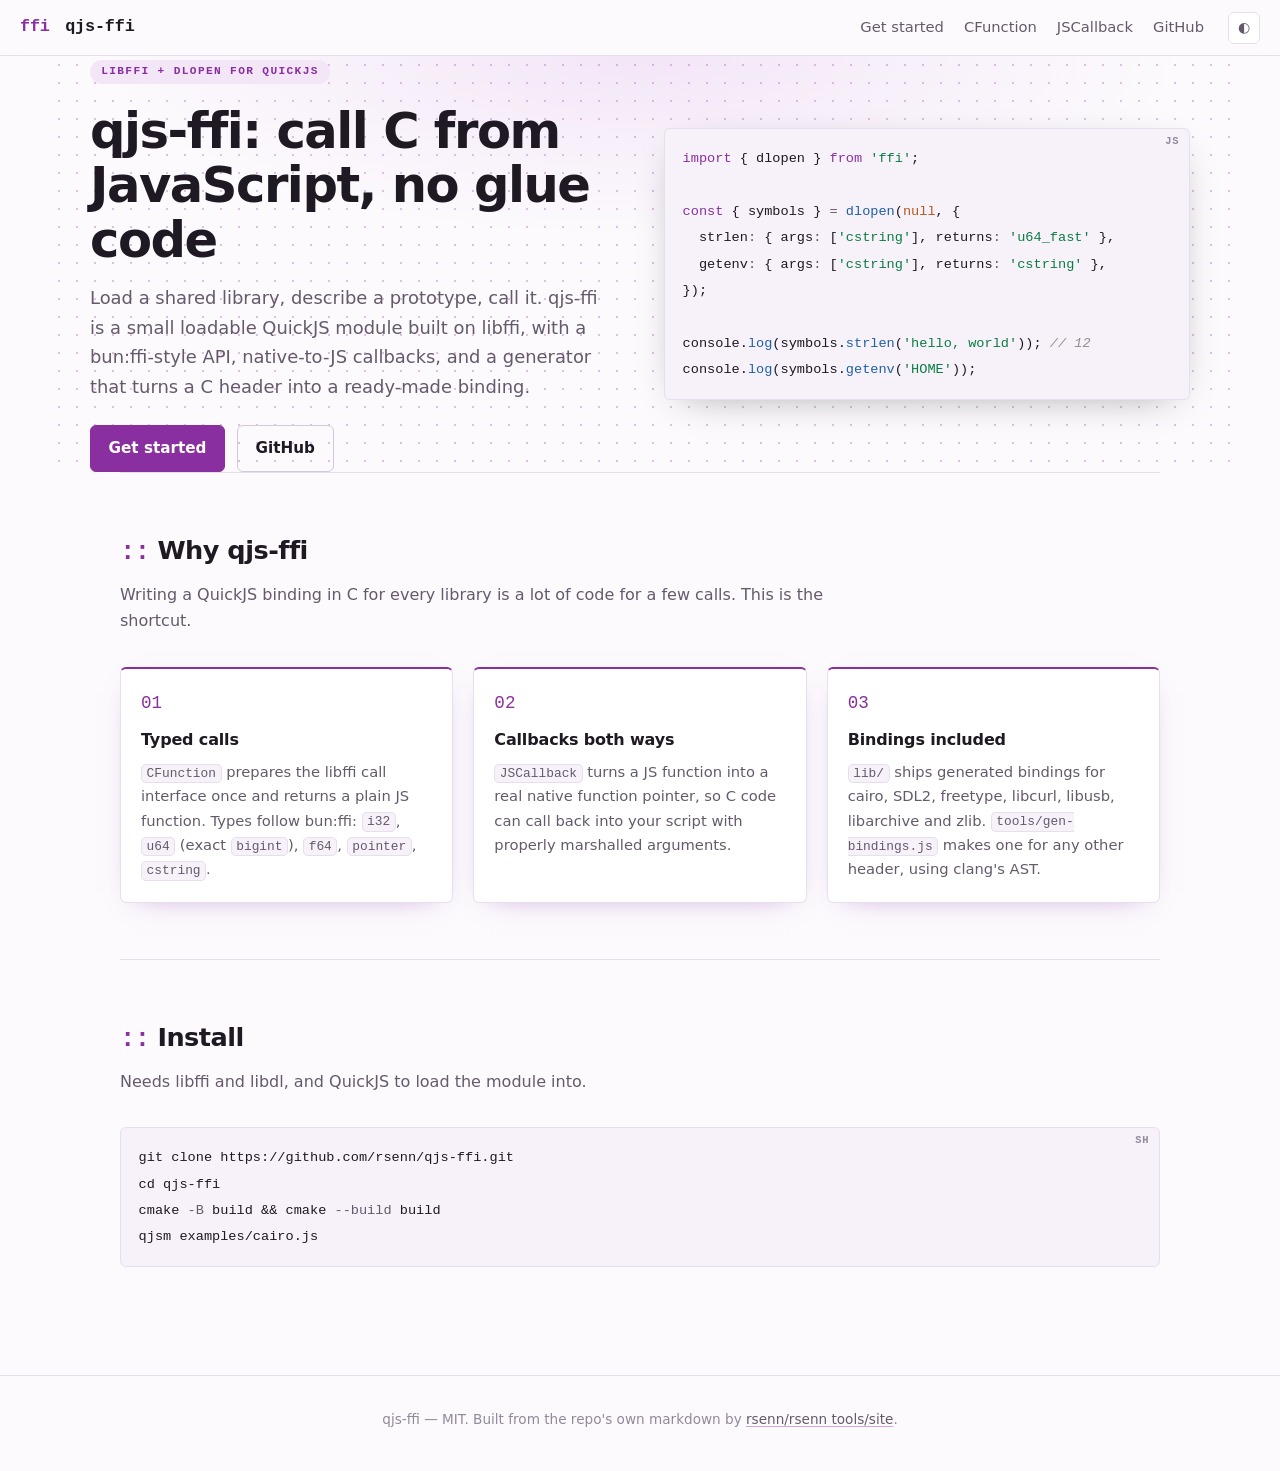
==== index.html @ f6e9a11d "Sync qjs-ffi site Built from qjs-ffi@79927b8 (main) with rsenn/rsenn@fe91f7c+dirty." ====
<!doctype html>
<html lang="en">
<head>
<meta charset="utf-8">
<meta name="viewport" content="width=device-width, initial-scale=1">
<title>qjs-ffi — Call any C library from QuickJS</title>
<meta name="description" content="qjs-ffi — Call any C library from QuickJS. libffi and dlopen as a loadable QuickJS module: define C prototypes, call functions, pass callbacks, plus ready-made bindings for cairo, SDL2, freetype, libcurl and more.">
<link rel="stylesheet" href="assets/base.css">
<link rel="stylesheet" href="assets/theme.css">
<link rel="icon" href="assets/favicon.svg" type="image/svg+xml">
<script>try{var t=localStorage.getItem('theme');if(t)document.documentElement.dataset.theme=t}catch(e){}</script>
</head>
<body class="landing" data-site="qjs-ffi" data-root="">
<header class="topbar">
  <a class="brand" href="index.html"><span class="mark">ffi</span> <span class="brand-name">qjs-ffi</span></a>
  <nav class="topnav">
    <a href="getting-started.html">Get started</a>
    <a href="docs/c-function.html">CFunction</a>
    <a href="docs/js-callback.html">JSCallback</a>
    <a href="https://github.com/rsenn/qjs-ffi" target="_blank" rel="noopener">GitHub</a>
  </nav>
  <button class="themetoggle" type="button" aria-label="Toggle colour scheme">◐</button>
</header>
<section class="hero">
  <div>
    <span class="eyebrow">libffi + dlopen for QuickJS</span>
    <h1>qjs-ffi: call C from JavaScript, no glue code</h1>
    <p class="lede">Load a shared library, describe a prototype, call it. qjs-ffi is a small loadable QuickJS module built on libffi, with a bun:ffi-style API, native-to-JS callbacks, and a generator that turns a C header into a ready-made binding.</p>
    <div class="cta">
      <a class="btn primary" href="getting-started.html">Get started</a>
      <a class="btn" href="https://github.com/rsenn/qjs-ffi" target="_blank" rel="noopener">GitHub</a>
    </div>
  </div>
  <div class="codeblock" data-lang="js"><pre><code class="language-js"><span class="t-kw">import</span> { <span class="t-id">dlopen</span> } <span class="t-kw">from</span> <span class="t-str">'ffi'</span>;

<span class="t-kw">const</span> { <span class="t-id">symbols</span> } <span class="t-op">=</span> <span class="t-fn">dlopen</span>(<span class="t-atom">null</span>, {
  <span class="t-id">strlen</span><span class="t-op">:</span> { <span class="t-id">args</span><span class="t-op">:</span> [<span class="t-str">'cstring'</span>], <span class="t-id">returns</span><span class="t-op">:</span> <span class="t-str">'u64_fast'</span> },
  <span class="t-id">getenv</span><span class="t-op">:</span> { <span class="t-id">args</span><span class="t-op">:</span> [<span class="t-str">'cstring'</span>], <span class="t-id">returns</span><span class="t-op">:</span> <span class="t-str">'cstring'</span> },
});

<span class="t-id">console</span>.<span class="t-fn">log</span>(<span class="t-id">symbols</span>.<span class="t-fn">strlen</span>(<span class="t-str">'hello, world'</span>)); <span class="t-cm">// 12</span>
<span class="t-id">console</span>.<span class="t-fn">log</span>(<span class="t-id">symbols</span>.<span class="t-fn">getenv</span>(<span class="t-str">'HOME'</span>));</code></pre></div>
</section>

<main>
  <section class="section">
    <h2>Why qjs-ffi</h2>
    <p class="sub">Writing a QuickJS binding in C for every library is a lot of code for a few calls. This is the shortcut.</p>
    <div class="grid">
      <article class="card"><span class="ico">01</span><h3>Typed calls</h3><p><code>CFunction</code> prepares the libffi call interface once and returns a plain JS function. Types follow bun:ffi: <code>i32</code>, <code>u64</code> (exact <code>bigint</code>), <code>f64</code>, <code>pointer</code>, <code>cstring</code>.</p></article>
      <article class="card"><span class="ico">02</span><h3>Callbacks both ways</h3><p><code>JSCallback</code> turns a JS function into a real native function pointer, so C code can call back into your script with properly marshalled arguments.</p></article>
      <article class="card"><span class="ico">03</span><h3>Bindings included</h3><p><code>lib/</code> ships generated bindings for cairo, SDL2, freetype, libcurl, libusb, libarchive and zlib. <code>tools/gen-bindings.js</code> makes one for any other header, using clang's AST.</p></article>
    </div>
  </section>

  <section class="section">
    <h2>Install</h2>
    <p class="sub">Needs libffi and libdl, and QuickJS to load the module into.</p>
    <div class="codeblock" data-lang="sh"><pre><code class="language-sh"><span class="t-id">git</span> <span class="t-id">clone</span> <span class="t-id">https</span>://<span class="t-id">github.com</span>/<span class="t-id">rsenn</span>/<span class="t-id">qjs-ffi.git</span>
<span class="t-id">cd</span> <span class="t-id">qjs-ffi</span>
<span class="t-id">cmake</span> <span class="t-op">-B</span> <span class="t-id">build</span> &amp;&amp; <span class="t-id">cmake</span> <span class="t-op">--build</span> <span class="t-id">build</span>
<span class="t-id">qjsm</span> <span class="t-id">examples</span>/<span class="t-id">cairo.js</span></code></pre></div>
  </section>
</main>

<footer class="sitefoot">
  <p>qjs-ffi — MIT. Built from the repo's own markdown by
     <a href="https://github.com/rsenn/rsenn/tree/main/tools/site">rsenn/rsenn tools/site</a>.</p>
</footer>
<script>
document.querySelector('.themetoggle').addEventListener('click', function () {
  var d = document.documentElement;
  var dark = d.dataset.theme ? d.dataset.theme === 'dark'
    : matchMedia('(prefers-color-scheme: dark)').matches;
  d.dataset.theme = dark ? 'light' : 'dark';
  try { localStorage.setItem('theme', d.dataset.theme); } catch (e) {}
});
</script>
</body>
</html>
---- assets/base.css ----
/* rsenn project sites — base stylesheet, shared by every site.
 *
 * Design contract (see tools/site/README.md, "Theming"):
 *   - Every colour, font and shape is a custom property on :root, defined ONCE
 *     with light-dark(light, dark). color-scheme follows the OS, and the header
 *     toggle pins it through [data-theme]. A site's theme.css therefore
 *     overrides a token in one place instead of three.
 *   - theme.css is loaded after this file and may also add rules; the hooks it
 *     is expected to use are listed in the "imprint hooks" block below.
 *   - Markup vocabulary: shell/doc pages (.topbar .layout .sidebar .doc .toc),
 *     landing pages (.hero .section .cards .grid .split .checks .note, plus the
 *     centred variant .hero-center with .badges/.promise/.demo/.start), and the
 *     playground (.play*). Both landing vocabularies are supported.
 */

:root {
  color-scheme: light dark;

  --bg:          light-dark(#fbfbfa, #14161a);
  --bg-raised:   light-dark(#ffffff, #1a1d22);
  --bg-sunken:   light-dark(#f2f2f0, #101216);
  --bg-code:     light-dark(#f6f6f4, #1a1d22);
  --fg:          light-dark(#1b1c1a, #e6e8e3);
  --fg-muted:    light-dark(#5e625c, #9aa0a6);
  --fg-faint:    light-dark(#8c918a, #6d747b);
  --line:        light-dark(#e2e3df, #272b31);
  --line-strong: light-dark(#cdcfc9, #3a3f47);

  --accent:      light-dark(#0b7c72, #3fd0bd);
  --accent-fg:   light-dark(#ffffff, #0d1114);
  --accent-soft: light-dark(#e2f2f0, #17302f);

  /* syntax colours: t-kw t-str t-num t-cm t-fn t-type t-atom t-op t-var t-pre */
  --t-kw:   light-dark(#8a3ba8, #c792ea);
  --t-str:  light-dark(#0a7d43, #9ad48a);
  --t-num:  light-dark(#b5581a, #f0a05a);
  --t-cm:   light-dark(#8c918a, #6d747b);
  --t-fn:   light-dark(#1c5fbe, #82aaff);
  --t-type: var(--accent);
  --t-atom: var(--t-num);
  --t-op:   var(--fg-muted);
  --t-var:  var(--t-num);
  --t-pre:  var(--t-kw);

  /* terminal panes (playground output) */
  --term-bg: light-dark(#16151a, #0d0d11);
  --term-fg: #e6e4de;
  --ok:  #7fd18a;
  --bad: #e08a8a;

  /* type and shape */
  --mono: ui-monospace, "SF Mono", "JetBrains Mono", "Fira Code", Menlo, Consolas, monospace;
  --sans: system-ui, -apple-system, "Segoe UI", Inter, Roboto, "Helvetica Neue", sans-serif;
  --font-display: var(--sans);   /* h1/h2 of docs and landing */
  --font-brand: var(--mono);     /* topbar brand and hero title */
  --heading-tracking: -0.015em;
  --radius: 8px;
  --w-side: 15rem;
  --w-toc: 13rem;
  --wide: 1180px;

  /* imprint hooks: decoration a theme can switch on without touching rules */
  --hero-bg: none;               /* any CSS background, e.g. a gradient/pattern */
  --hero-fg: var(--fg);
  --topbar-bg: color-mix(in srgb, var(--bg) 85%, transparent);
  --mark-bg: transparent;        /* brand mark chip */
  --mark-fg: var(--accent);
  --mark-pad: 0;
  --card-bg: var(--bg-raised);
  --card-shadow: none;
  --h2-rule: 1px solid var(--line);
  --logo-h: 1.7rem;              /* height of the header logo (config.art.logo) */
  --wallpaper-opacity: 0.35;     /* live background (config.art.wallpaper) */
  --wallpaper-veil: 78%;         /* how opaque the reading column is over it */
}

:root[data-theme="light"] { color-scheme: light; }
:root[data-theme="dark"]  { color-scheme: dark; }

/* legacy aliases: hand-written landing/play markup predates the token rename */
:root {
  --bg-soft: var(--bg-sunken);
  --fg-soft: var(--fg-muted);
}

*, *::before, *::after { box-sizing: border-box; }

html { scroll-behavior: smooth; scroll-padding-top: 5rem; }

body {
  margin: 0;
  background: var(--bg);
  color: var(--fg);
  font: 16px/1.65 var(--sans);
  -webkit-text-size-adjust: 100%;
}

a { color: var(--accent); text-decoration-color: color-mix(in srgb, var(--accent) 40%, transparent); text-underline-offset: 2px; }
a:hover { text-decoration-color: currentColor; }

/* ------------------------------------------------------------------ topbar */

.topbar {
  position: sticky;
  top: 0;
  z-index: 20;
  display: flex;
  align-items: center;
  gap: 1.5rem;
  padding: 0 1.25rem;
  height: 3.5rem;
  background: var(--topbar-bg);
  backdrop-filter: blur(10px);
  border-bottom: 1px solid var(--line);
}

.brand {
  font: 600 1.05rem/1 var(--font-brand);
  color: var(--fg);
  text-decoration: none;
  letter-spacing: -0.01em;
  white-space: nowrap;
}
.brand .mark {
  display: inline-block;
  color: var(--mark-fg);
  background: var(--mark-bg);
  border-radius: 5px;
  padding: var(--mark-pad);
  margin-right: 0.35rem;
}

.topnav { display: flex; gap: 1.25rem; flex-wrap: wrap; margin-left: auto; font-size: 0.92rem; }
.topnav a { color: var(--fg-muted); text-decoration: none; }
.topnav a:hover { color: var(--accent); }

.brand .logo { display: inline-flex; height: var(--logo-h); margin-right: 0.5rem; vertical-align: middle; }
.brand .logo svg, .brand .logo img { height: 100%; width: auto; }

/* ---------------------------------------------------------- live wallpaper */
/* The svg is inlined so its shapes can use var(--accent) etc. It sits behind
   everything; the page background moves from body to html to stay visible. */

.wallpaper { position: fixed; inset: 0; z-index: -1; pointer-events: none; overflow: hidden; opacity: var(--wallpaper-opacity); }
.wallpaper svg { display: block; width: 100%; height: 100%; }
html:has(.wallpaper) { background: var(--bg); }
body:has(.wallpaper) { background: transparent; }
.wallpaper ~ .layout .doc {
  background: color-mix(in srgb, var(--bg) var(--wallpaper-veil), transparent);
  border-radius: var(--radius);
  padding: 0.25rem 1.25rem 1rem;
}

/* ------------------------------------------------------------------ search */

.search { position: relative; width: 16rem; max-width: 30vw; }
.search input {
  width: 100%;
  font: 0.88rem/1 var(--sans);
  color: var(--fg);
  background: var(--bg-sunken);
  border: 1px solid var(--line);
  border-radius: var(--radius);
  padding: 0.45rem 0.7rem;
}
.search input:focus { outline: none; border-color: var(--accent); }
.search input::-webkit-search-cancel-button { cursor: pointer; }

.search-results {
  position: absolute;
  top: calc(100% + 0.4rem);
  left: 0;
  width: max(100%, 22rem);
  max-height: 60vh;
  overflow-y: auto;
  background: var(--bg-raised);
  border: 1px solid var(--line-strong);
  border-radius: var(--radius);
  box-shadow: 0 12px 32px -12px rgba(0, 0, 0, 0.35);
  z-index: 30;
}
.search-results a {
  display: flex;
  flex-direction: column;
  gap: 0.1rem;
  padding: 0.5rem 0.8rem;
  text-decoration: none;
  border-bottom: 1px solid var(--line);
}
.search-results a:last-child { border-bottom: 0; }
.search-results a:hover, .search-results a.active { background: var(--bg-sunken); }
.search-results .sr-title { color: var(--fg); font: 600 0.88rem/1.3 var(--mono); }
.search-results .sr-meta { color: var(--fg-faint); font-size: 0.76rem; }

.themetoggle {
  border: 1px solid var(--line);
  background: var(--bg-raised);
  color: var(--fg-muted);
  border-radius: var(--radius);
  width: 2rem;
  height: 2rem;
  font-size: 0.9rem;
  cursor: pointer;
  line-height: 1;
}
.themetoggle:hover { color: var(--fg); border-color: var(--line-strong); }

/* ------------------------------------------------------------------ layout */

.layout {
  display: grid;
  grid-template-columns: var(--w-side) minmax(0, 1fr) var(--w-toc);
  gap: 2.5rem;
  max-width: 84rem;
  margin: 0 auto;
  padding: 2rem 1.5rem 4rem;
  align-items: start;
}

.sidebar, .toc {
  position: sticky;
  top: 4.5rem;
  max-height: calc(100vh - 6rem);
  overflow-y: auto;
  font-size: 0.88rem;
}

.navgroup { margin-bottom: 1.5rem; }
.navgroup h3, .toc h3 {
  margin: 0 0 0.5rem;
  font: 600 0.72rem/1 var(--sans);
  letter-spacing: 0.09em;
  text-transform: uppercase;
  color: var(--fg-faint);
}
.navgroup ul, .toc ul { list-style: none; margin: 0; padding: 0; }
.navgroup li a {
  display: block;
  padding: 0.22rem 0.6rem;
  margin-left: -0.6rem;
  border-radius: 6px;
  color: var(--fg-muted);
  text-decoration: none;
}
.navgroup li a:hover { background: var(--bg-sunken); color: var(--fg); }
.navgroup li a.here { background: var(--accent-soft); color: var(--accent); font-weight: 600; }

.toc li a { display: block; padding: 0.16rem 0; color: var(--fg-muted); text-decoration: none; }
.toc li a:hover { color: var(--accent); }
.toc li.lvl3 a { padding-left: 0.9rem; font-size: 0.84rem; }

.doc { min-width: 0; }

/* -------------------------------------------------------------- typography */

.doc h1, .doc h2, .doc h3, .doc h4, .doc h5, .doc h6 {
  font-family: var(--font-display);
  line-height: 1.25;
  letter-spacing: var(--heading-tracking);
  scroll-margin-top: 5rem;
  position: relative;
}
.doc h1 { font-size: 2.1rem; margin: 0 0 1.5rem; }
.doc h2 { font-size: 1.45rem; margin: 3rem 0 1rem; padding-top: 1.5rem; border-top: var(--h2-rule); }
.doc h3 { font-size: 1.12rem; margin: 2rem 0 0.75rem; }
.doc h4 { font-size: 1rem; margin: 1.5rem 0 0.5rem; color: var(--fg-muted); }

.doc h1 code, .doc h2 code, .doc h3 code, .doc h4 code {
  font-size: 0.92em;
  background: none;
  padding: 0;
  border: 0;
  color: inherit;
}

.anchor {
  position: absolute;
  left: -1.1rem;
  color: var(--fg-faint);
  text-decoration: none;
  opacity: 0;
  font-weight: 400;
}
h1:hover > .anchor, h2:hover > .anchor, h3:hover > .anchor, h4:hover > .anchor, .anchor:focus { opacity: 1; }

.doc p, .doc li { overflow-wrap: break-word; }
.doc ul, .doc ol { padding-left: 1.35rem; }
.doc li { margin: 0.3rem 0; }
.doc li > ul, .doc li > ol { margin: 0.3rem 0; }
.doc hr { border: 0; border-top: 1px solid var(--line); margin: 2.5rem 0; }
.doc blockquote { margin: 1rem 0; padding-left: 1rem; border-left: 3px solid var(--line); color: var(--fg-muted); }

/* -------------------------------------------------------------------- code */

code, pre, kbd { font-family: var(--mono); }

code {
  font-size: 0.875em;
  background: var(--bg-code);
  border: 1px solid var(--line);
  border-radius: 5px;
  padding: 0.1em 0.35em;
}

pre {
  background: var(--bg-code);
  border: 1px solid var(--line);
  border-radius: var(--radius);
  padding: 1rem 1.1rem;
  overflow-x: auto;
  margin: 1.25rem 0;
}
pre code { background: none; border: 0; padding: 0; font-size: 0.85rem; line-height: 1.6; }

.codeblock {
  position: relative;
  margin: 1.25rem 0;
  background: var(--bg-code);
  border: 1px solid var(--line);
  border-radius: var(--radius);
  overflow: hidden;
}
.codeblock[data-lang]::after {
  content: attr(data-lang);
  position: absolute;
  top: 0.45rem;
  right: 0.6rem;
  font: 600 0.65rem/1 var(--mono);
  letter-spacing: 0.08em;
  text-transform: uppercase;
  color: var(--fg-faint);
}
.codeblock pre { margin: 0; padding: 1rem 1.1rem; overflow-x: auto; border: 0; border-radius: 0; background: none; }
.codeblock code { background: none; border: 0; padding: 0; font-size: 0.85rem; line-height: 1.6; color: var(--fg); }

.t-kw, .t-keyword { color: var(--t-kw); }
.t-str, .t-string { color: var(--t-str); }
.t-num, .t-number { color: var(--t-num); }
.t-cm, .t-comment { color: var(--t-cm); font-style: italic; }
.t-fn, .t-builtin { color: var(--t-fn); }
.t-type { color: var(--t-type); }
.t-atom { color: var(--t-atom); }
.t-op { color: var(--t-op); }
.t-var { color: var(--t-var); }
.t-pre, .t-preproc { color: var(--t-pre); }
.t-prop, .t-id { color: inherit; }

/* ------------------------------------------------------------------ tables */

.tablewrap { overflow-x: auto; margin: 1.25rem 0; border: 1px solid var(--line); border-radius: var(--radius); }
table { border-collapse: collapse; width: 100%; font-size: 0.9rem; }
th, td { text-align: left; padding: 0.55rem 0.9rem; border-bottom: 1px solid var(--line); vertical-align: top; }
thead th { background: var(--bg-sunken); font-weight: 600; white-space: nowrap; }
tbody tr:last-child td { border-bottom: 0; }
td code { white-space: nowrap; }

/* member-table anchors: one per documented function/property/constant */
td:has(> .member-anchor) { position: relative; }
.member-anchor {
  margin-left: 0.4rem;
  color: var(--fg-faint);
  text-decoration: none;
  opacity: 0;
  font-weight: 400;
}
tr:hover .member-anchor, td:has(> .member-anchor):hover .member-anchor { opacity: 1; }
td code:target { background: var(--accent-soft); border-color: var(--accent); }

.editlink { margin-top: 3rem; padding-top: 1.25rem; border-top: 1px solid var(--line); font-size: 0.88rem; }
.editlink a { color: var(--fg-muted); text-decoration: none; }
.editlink a:hover { color: var(--accent); }

/* ----------------------------------------------------------------- landing */

.landing main, .landing > section { max-width: 68rem; margin: 0 auto; padding: 0 1.5rem; }
.landing > section { max-width: var(--wide); padding: 0 clamp(1rem, 4vw, 2.5rem); }
.landing h2 { font-family: var(--font-display); }

.hero {
  padding: 4.5rem 0 3.5rem;
  display: grid;
  grid-template-columns: minmax(0, 1fr) minmax(0, 1fr);
  gap: 3rem;
  align-items: center;
  background: var(--hero-bg);
  color: var(--hero-fg);
}
.hero h1 {
  font: 700 clamp(2.2rem, 5vw, 3.1rem)/1.1 var(--font-display);
  letter-spacing: -0.03em;
  margin: 0 0 1rem;
}
.hero .lede { font-size: 1.12rem; color: var(--fg-muted); margin: 0 0 1.5rem; max-width: 34rem; }
.hero .codeblock { margin: 0; box-shadow: 0 10px 40px -20px rgba(0, 0, 0, 0.45); }

/* centred hero: a title over a tagline, no sample beside it */
.hero.hero-center { display: block; text-align: center; padding-top: clamp(2.5rem, 7vw, 5rem); }
.hero-center h1 { font: 700 clamp(3rem, 9vw, 5.5rem)/1 var(--font-brand); letter-spacing: -0.045em; }
.tagline { max-width: 46rem; margin: 0 auto; font-size: clamp(1.05rem, 2.2vw, 1.3rem); color: var(--fg-muted); }
.hero-center .cta { justify-content: center; margin: 2rem 0 1.5rem; }

.eyebrow {
  display: inline-block;
  font: 600 0.7rem/1 var(--mono);
  letter-spacing: 0.12em;
  text-transform: uppercase;
  color: var(--accent);
  background: var(--accent-soft);
  border-radius: 999px;
  padding: 0.4rem 0.7rem;
  margin-bottom: 1.25rem;
}

.cta { display: flex; flex-wrap: wrap; gap: 0.75rem; }
.btn {
  display: inline-block;
  padding: 0.6rem 1.1rem;
  border-radius: var(--radius);
  font-size: 0.95rem;
  font-weight: 600;
  text-decoration: none;
  border: 1px solid var(--line-strong);
  color: var(--fg);
}
.btn:hover { border-color: var(--accent); color: var(--accent); }
.btn.primary { background: var(--accent); border-color: var(--accent); color: var(--accent-fg); }
.btn.primary:hover { color: var(--accent-fg); filter: brightness(1.08); }
.btn.ghost { background: none; }

.badges {
  list-style: none;
  display: flex;
  flex-wrap: wrap;
  gap: 0.5rem 2rem;
  justify-content: center;
  padding: 0;
  margin: 0 0 1rem;
  color: var(--fg-faint);
  font-size: 0.9rem;
}
.badges b { color: var(--fg); font-family: var(--mono); }

.section { padding: 3.5rem 0; border-top: 1px solid var(--line); }
.section > h2 { font-size: 1.6rem; letter-spacing: -0.02em; margin: 0 0 0.5rem; }
.section > .sub { color: var(--fg-muted); margin: 0 0 2rem; max-width: 44rem; }

/* section-per-block landing (centred variant): rule + heading + prose */
.landing > section:not(.hero) h2 { font-size: clamp(1.4rem, 3vw, 1.9rem); letter-spacing: -0.02em; margin: 3.5rem 0 1.5rem; }
.promise, .status { border-top: 1px solid var(--line); padding-top: 0.5rem; }
.promise p, .status p, .demo p, .start p { max-width: 46rem; color: var(--fg-muted); }
.promise b, .status b { color: var(--fg); }
.sample { margin: 0 0 1.2rem; }

.grid, .cards { display: grid; gap: 1.25rem; grid-template-columns: repeat(auto-fit, minmax(15rem, 1fr)); }
.cards { grid-template-columns: repeat(auto-fit, minmax(17rem, 1fr)); }
.card {
  background: var(--card-bg);
  border: 1px solid var(--line);
  border-radius: var(--radius);
  box-shadow: var(--card-shadow);
  padding: 1.25rem;
}
.card h3 { margin: 0 0 0.4rem; font-size: 1rem; letter-spacing: -0.01em; }
.card p { margin: 0; color: var(--fg-muted); font-size: 0.92rem; }
.cards .card p { margin: 0 0 0.8rem; }
.card .more { font-size: 0.9rem; font-weight: 600; }
.card .ico { display: block; font-size: 1.1rem; margin-bottom: 0.6rem; color: var(--accent); font-family: var(--mono); }

.split { display: grid; grid-template-columns: repeat(auto-fit, minmax(20rem, 1fr)); gap: 2rem; }
.split h3 { margin: 0 0 0.5rem; font-size: 1.05rem; }
.split p { color: var(--fg-muted); margin: 0 0 1rem; }

.checks { list-style: none; padding: 0; margin: 0; }
.checks li { padding-left: 1.5rem; position: relative; margin: 0.5rem 0; color: var(--fg-muted); }
.checks li::before { content: "→"; position: absolute; left: 0; color: var(--accent); font-family: var(--mono); }
.checks strong { color: var(--fg); font-weight: 600; }

.note {
  border: 1px solid var(--line);
  border-left: 3px solid var(--accent);
  background: var(--bg-raised);
  border-radius: var(--radius);
  padding: 1rem 1.25rem;
  color: var(--fg-muted);
  font-size: 0.92rem;
}
.note strong { color: var(--fg); }

.sizes { border-collapse: collapse; width: 100%; max-width: 34rem; margin: 1.5rem 0 0.6rem; font-size: 0.95rem; }
.sizes th, .sizes td { text-align: left; padding: 0.45rem 0.8rem; border-bottom: 1px solid var(--line); }
.sizes th { color: var(--fg-faint); font-weight: 600; font-size: 0.85rem; text-transform: uppercase; letter-spacing: 0.04em; background: none; }
.sizes td:nth-child(2) { font-family: var(--mono); }
.sizes tr.me td { background: var(--accent-soft); font-weight: 600; }
.fineprint { color: var(--fg-faint); font-size: 0.85rem; }

/* tabbed hero example (qjs-lws) */
.hero-example .tab-btn { font: 600 0.8rem var(--mono); padding: 0.35rem 0.8rem; border: 1px solid var(--line); border-radius: 6px 6px 0 0; background: none; color: var(--fg-muted); cursor: pointer; }
.hero-example .tab-btn:hover { color: var(--fg); }
.hero-example .tab-btn.active { color: var(--accent-fg); background: var(--accent); border-color: var(--accent); }
.hero-example .tab-pane { display: none; }
.hero-example .tab-pane.active { display: block; }

/* ---------------------------------------------------------------- playground */

.play .playhead, .play .playgrid { max-width: var(--wide); margin: 0 auto; padding: 0 clamp(1rem, 4vw, 2.5rem); }
.play .playhead { padding-top: 2.5rem; }
.play .playhead h1 { font: 700 2.4rem/1 var(--font-brand); letter-spacing: -0.03em; margin: 0 0 0.8rem; }
.play .playhead p { max-width: 46rem; color: var(--fg-muted); }

.playgrid { display: grid; gap: 1.5rem; grid-template-columns: repeat(auto-fit, minmax(22rem, 1fr)); margin-top: 1.5rem; }
.playgrid[hidden] { display: none; }

/* spans every column of the grid: panels that need the full playground width */
.playfull { grid-column: 1 / -1; }
.playsrc.wide { min-height: 16rem; }
.playcol { min-width: 0; display: flex; flex-direction: column; }
.playcol label { font-size: 0.75rem; text-transform: uppercase; letter-spacing: 0.06em; color: var(--fg-faint); margin-bottom: 0.4rem; }

.playsrc {
  width: 100%;
  min-height: 19rem;
  resize: vertical;
  background: var(--bg-code);
  color: var(--fg);
  border: 1px solid var(--line);
  border-radius: var(--radius);
  padding: 1rem;
  font: 0.875rem/1.55 var(--mono);
}
.playsrc:focus { outline: 2px solid var(--accent); outline-offset: -1px; }
.playsrc[readonly] { color: var(--fg-muted); }
.playsrc.bad { border-color: var(--bad); }

.term {
  background: var(--term-bg);
  color: var(--term-fg);
  border-color: transparent;
  min-height: 19rem;
  max-height: 19rem;
  overflow: auto;
  white-space: pre-wrap;
  font-size: 0.875rem;
  margin: 0;
}

.playbar { display: flex; align-items: center; gap: 1rem; margin-top: 0.8rem; flex-wrap: wrap; }
.examples { color: var(--fg-faint); font-size: 0.88rem; }
.examples a { margin-left: 0.5rem; }
.exit { display: block; margin-top: 0.8rem; color: var(--ok); font-size: 0.8rem; }
.exit.bad { color: var(--bad); }

.playtabs { display: flex; gap: 0.5rem; max-width: var(--wide); margin: 1.5rem auto 0; padding: 0 clamp(1rem, 4vw, 2.5rem); }
.playtab, .astmodetab {
  font: 500 0.85rem var(--mono);
  padding: 0.45rem 1rem;
  border: 1px solid var(--line);
  border-radius: 6px;
  background: none;
  color: var(--fg-muted);
  cursor: pointer;
}
.astmodetab { font-size: 0.8rem; padding: 0.3rem 0.7rem; }
.playtab:hover, .astmodetab:hover { color: var(--fg); border-color: var(--accent); }
.playtab.active, .astmodetab.active { color: var(--accent-fg); background: var(--accent); border-color: var(--accent); }
.astmodetabs { display: flex; gap: 0.4rem; margin: 0.8rem 0 0.6rem; }

.rename-label { font-size: 0.8rem; color: var(--fg-faint); }
.playbar input[type="text"] {
  font: 0.85rem var(--mono);
  padding: 0.3rem 0.5rem;
  border: 1px solid var(--line);
  border-radius: 6px;
  background: var(--bg-code);
  color: var(--fg);
}

.asttree { overflow: auto; font-size: 0.8rem; padding: 0.75rem; }
.asttree summary { cursor: pointer; color: var(--accent); }
.asttree .astbody { margin-left: 1.1rem; border-left: 1px dashed var(--line); padding-left: 0.6rem; }
.asttree .astrow { margin: 0.15rem 0; }
.asttree .astkey { color: var(--fg-faint); margin-right: 0.3rem; }
.asttree .astleaf { color: var(--fg-muted); }

/* ------------------------------------------------------------------ footer */

.sitefoot {
  border-top: 1px solid var(--line);
  margin-top: 2rem;
  padding: 2rem 1.5rem 3rem;
  text-align: center;
  color: var(--fg-faint);
  font-size: 0.85rem;
}
.sitefoot p { margin: 0; }
.sitefoot a { color: var(--fg-muted); }

/* -------------------------------------------------------------- responsive */

@media (max-width: 68rem) {
  .layout { grid-template-columns: var(--w-side) minmax(0, 1fr); }
  .toc { display: none; }
  .hero { grid-template-columns: minmax(0, 1fr); gap: 2rem; padding-top: 3rem; }
}

@media (max-width: 48rem) {
  .layout { grid-template-columns: minmax(0, 1fr); gap: 1.5rem; padding-top: 1.25rem; }
  .sidebar {
    position: static;
    max-height: none;
    border: 1px solid var(--line);
    border-radius: var(--radius);
    padding: 1rem 1.25rem;
    background: var(--bg-raised);
  }
  .navgroup { margin-bottom: 1rem; }
  .topnav { gap: 0.9rem; font-size: 0.85rem; }
  .doc h1 { font-size: 1.7rem; }
  .anchor, .member-anchor { display: none; }
  .topbar { flex-wrap: wrap; height: auto; gap: 0.75rem; padding: 0.6rem 0.9rem; }
  .search { order: 3; width: 100%; max-width: none; }
  .search-results { width: 100%; }
}
---- assets/theme.css ----
/* qjs-ffi — a bridge between two worlds. Purple-magenta on plum ink,
   C's "::" scope operator before headings, a dot grid like a memory dump. */
:root {
  --bg:          light-dark(#fcfafd, #17111b);
  --bg-raised:   light-dark(#ffffff, #201826);
  --bg-sunken:   light-dark(#f4eff7, #120d16);
  --bg-code:     light-dark(#f7f2f9, #201826);
  --fg:          light-dark(#1e1922, #ece6f0);
  --fg-muted:    light-dark(#645a6c, #aa9fb5);
  --fg-faint:    light-dark(#92889b, #7a6e87);
  --line:        light-dark(#e8dfee, #2f2338);
  --line-strong: light-dark(#d5c8de, #45345a);
  --accent:      light-dark(#8a2fa0, #d08de0);
  --accent-fg:   light-dark(#ffffff, #17111b);
  --accent-soft: light-dark(#f3e6f7, #2d1834);

  --t-kw:  light-dark(#8a2fa0, #d9a3e8);
  --t-fn:  light-dark(#1f5fa8, #82b4f0);

  --radius: 6px;
  --hero-bg:
    radial-gradient(color-mix(in srgb, var(--accent) 28%, transparent) 1px, transparent 1.5px) 0 0 / 18px 18px,
    radial-gradient(48rem 16rem at 50% 0%, var(--accent-soft), transparent 70%);
  --card-shadow: 0 8px 28px -18px color-mix(in srgb, var(--accent) 60%, transparent);
}

.doc h1::before, .doc h2::before, .landing h2::before {
  content: "::"; color: var(--accent); margin-right: 0.3em; font-family: var(--mono);
}
.card { border-top: 2px solid var(--accent); }
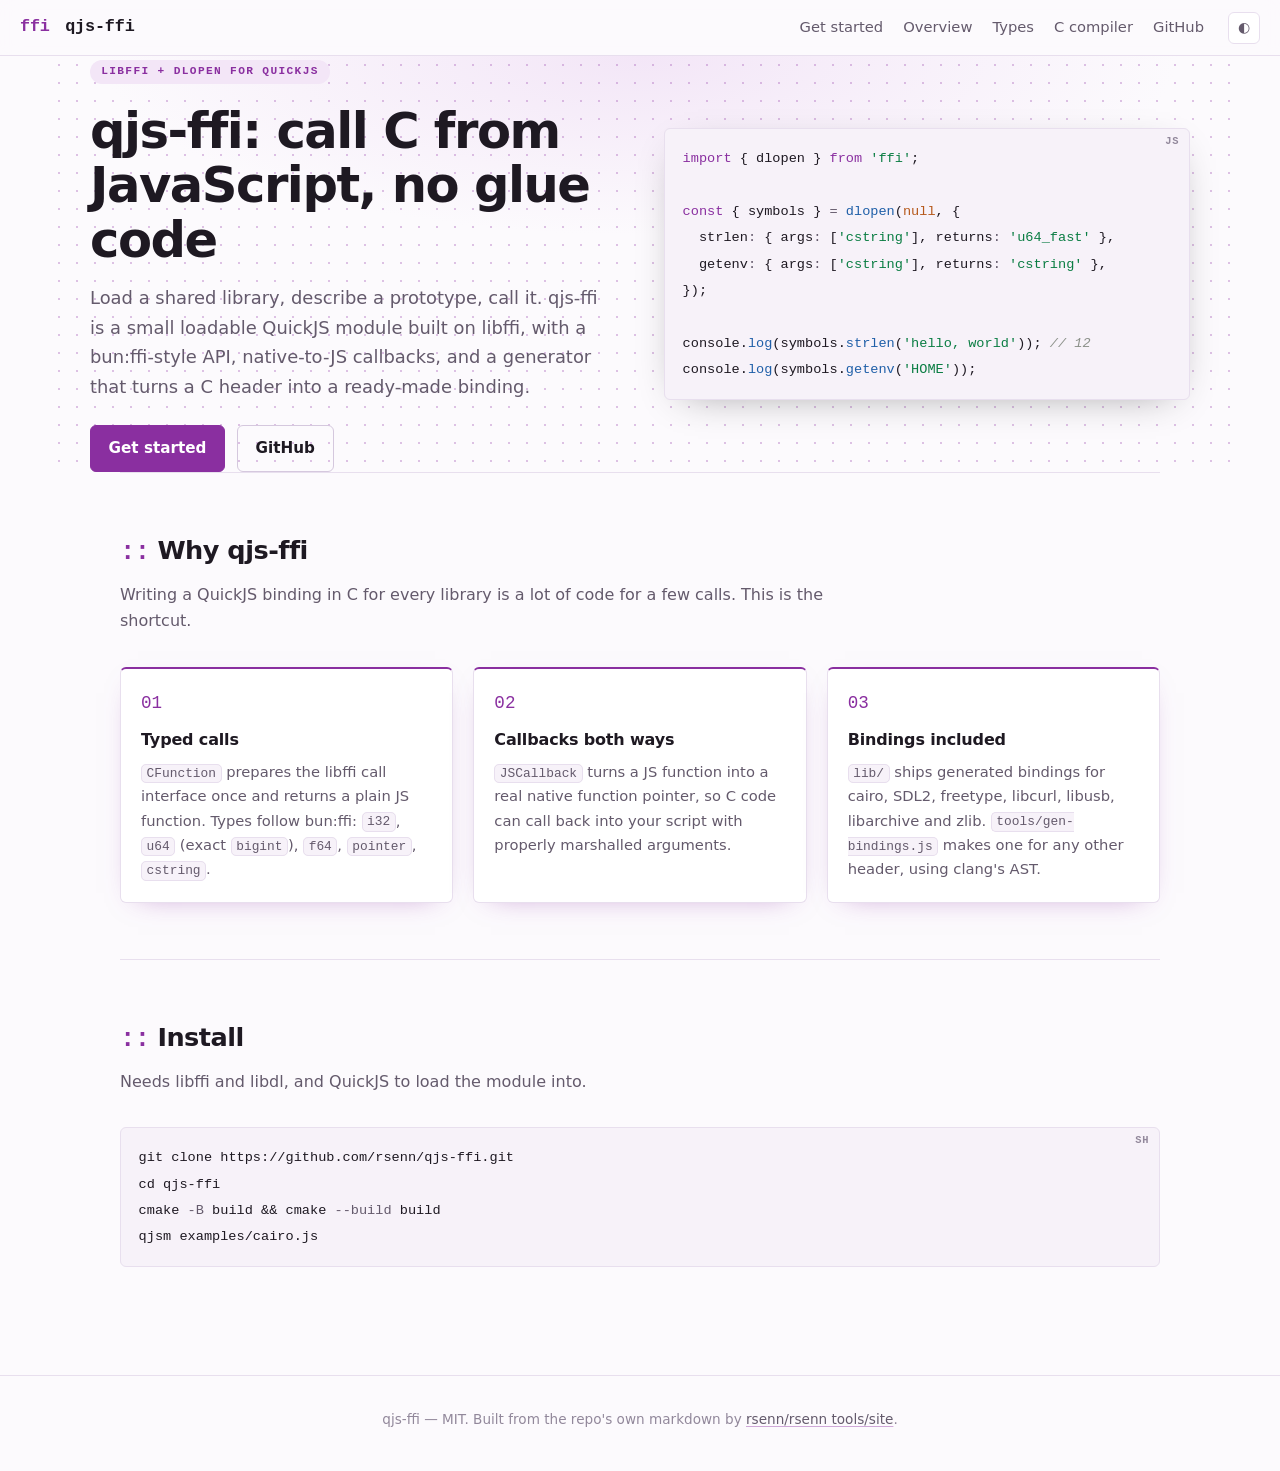
==== commit c6e8b4a4: "Sync qjs-ffi site Built from qjs-ffi@58e2143 (main) with rsenn/rsenn@9cdb2e8+dirty." ====
--- a/index.html
+++ b/index.html
@@ -15,8 +15,9 @@
   <a class="brand" href="index.html"><span class="mark">ffi</span> <span class="brand-name">qjs-ffi</span></a>
   <nav class="topnav">
     <a href="getting-started.html">Get started</a>
-    <a href="docs/c-function.html">CFunction</a>
-    <a href="docs/js-callback.html">JSCallback</a>
+    <a href="docs/ffi.html">Overview</a>
+    <a href="docs/types.html">Types</a>
+    <a href="docs/c-compiler.html">C compiler</a>
     <a href="https://github.com/rsenn/qjs-ffi" target="_blank" rel="noopener">GitHub</a>
   </nav>
   <button class="themetoggle" type="button" aria-label="Toggle colour scheme">◐</button>
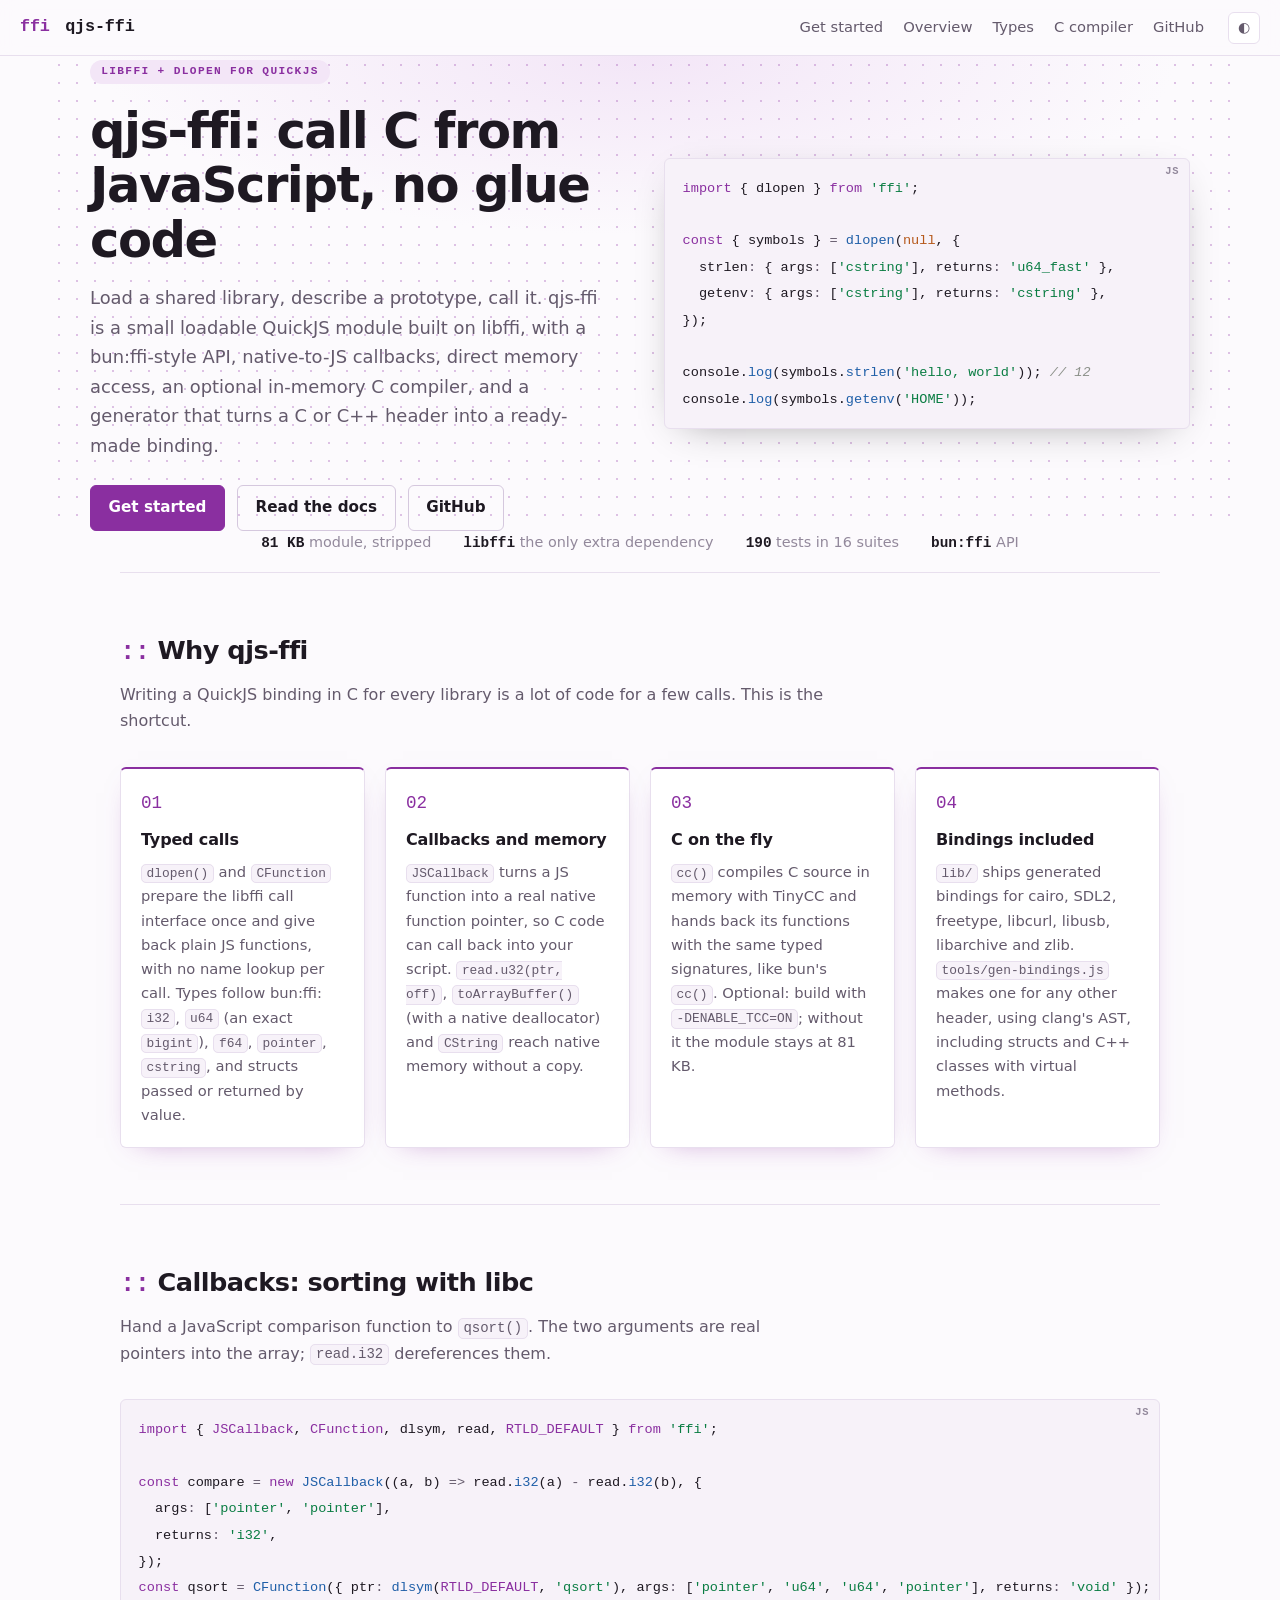
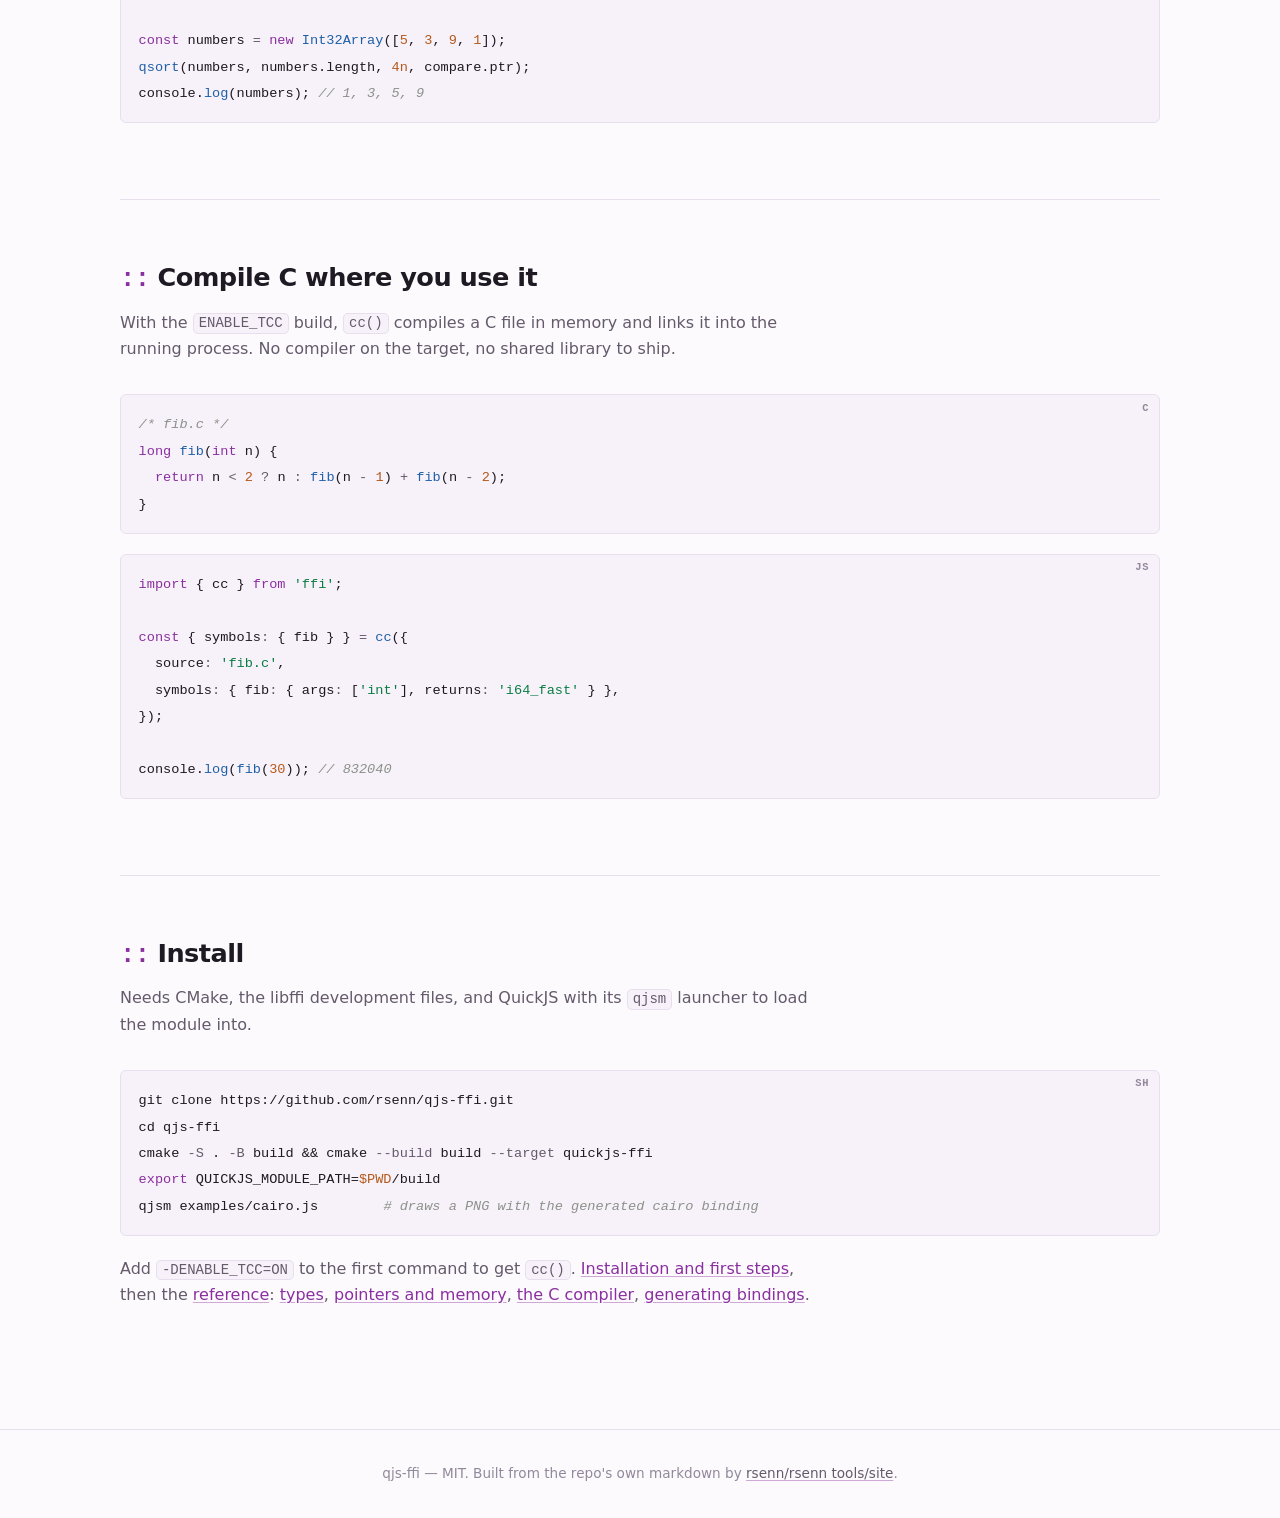
==== commit ade01177: "Sync qjs-ffi site Built from qjs-ffi@58e2143 (main) with rsenn/rsenn@46e913d." ====
--- a/index.html
+++ b/index.html
@@ -26,9 +26,10 @@
   <div>
     <span class="eyebrow">libffi + dlopen for QuickJS</span>
     <h1>qjs-ffi: call C from JavaScript, no glue code</h1>
-    <p class="lede">Load a shared library, describe a prototype, call it. qjs-ffi is a small loadable QuickJS module built on libffi, with a bun:ffi-style API, native-to-JS callbacks, and a generator that turns a C header into a ready-made binding.</p>
+    <p class="lede">Load a shared library, describe a prototype, call it. qjs-ffi is a small loadable QuickJS module built on libffi, with a bun:ffi-style API, native-to-JS callbacks, direct memory access, an optional in-memory C compiler, and a generator that turns a C or C++ header into a ready-made binding.</p>
     <div class="cta">
       <a class="btn primary" href="getting-started.html">Get started</a>
+      <a class="btn" href="docs/ffi.html">Read the docs</a>
       <a class="btn" href="https://github.com/rsenn/qjs-ffi" target="_blank" rel="noopener">GitHub</a>
     </div>
   </div>
@@ -44,23 +45,66 @@
 </section>
 
 <main>
+  <ul class="badges">
+    <li><b>81 KB</b> module, stripped</li>
+    <li><b>libffi</b> the only extra dependency</li>
+    <li><b>190</b> tests in 16 suites</li>
+    <li><b>bun:ffi</b> API</li>
+  </ul>
+
   <section class="section">
     <h2>Why qjs-ffi</h2>
     <p class="sub">Writing a QuickJS binding in C for every library is a lot of code for a few calls. This is the shortcut.</p>
     <div class="grid">
-      <article class="card"><span class="ico">01</span><h3>Typed calls</h3><p><code>CFunction</code> prepares the libffi call interface once and returns a plain JS function. Types follow bun:ffi: <code>i32</code>, <code>u64</code> (exact <code>bigint</code>), <code>f64</code>, <code>pointer</code>, <code>cstring</code>.</p></article>
-      <article class="card"><span class="ico">02</span><h3>Callbacks both ways</h3><p><code>JSCallback</code> turns a JS function into a real native function pointer, so C code can call back into your script with properly marshalled arguments.</p></article>
-      <article class="card"><span class="ico">03</span><h3>Bindings included</h3><p><code>lib/</code> ships generated bindings for cairo, SDL2, freetype, libcurl, libusb, libarchive and zlib. <code>tools/gen-bindings.js</code> makes one for any other header, using clang's AST.</p></article>
+      <article class="card"><span class="ico">01</span><h3>Typed calls</h3><p><code>dlopen()</code> and <code>CFunction</code> prepare the libffi call interface once and give back plain JS functions, with no name lookup per call. Types follow bun:ffi: <code>i32</code>, <code>u64</code> (an exact <code>bigint</code>), <code>f64</code>, <code>pointer</code>, <code>cstring</code>, and structs passed or returned by value.</p></article>
+      <article class="card"><span class="ico">02</span><h3>Callbacks and memory</h3><p><code>JSCallback</code> turns a JS function into a real native function pointer, so C code can call back into your script. <code>read.u32(ptr, off)</code>, <code>toArrayBuffer()</code> (with a native deallocator) and <code>CString</code> reach native memory without a copy.</p></article>
+      <article class="card"><span class="ico">03</span><h3>C on the fly</h3><p><code>cc()</code> compiles C source in memory with TinyCC and hands back its functions with the same typed signatures, like bun's <code>cc()</code>. Optional: build with <code>-DENABLE_TCC=ON</code>; without it the module stays at 81 KB.</p></article>
+      <article class="card"><span class="ico">04</span><h3>Bindings included</h3><p><code>lib/</code> ships generated bindings for cairo, SDL2, freetype, libcurl, libusb, libarchive and zlib. <code>tools/gen-bindings.js</code> makes one for any other header, using clang's AST, including structs and C++ classes with virtual methods.</p></article>
     </div>
   </section>
 
   <section class="section">
+    <h2>Callbacks: sorting with libc</h2>
+    <p class="sub">Hand a JavaScript comparison function to <code>qsort()</code>. The two arguments are real pointers into the array; <code>read.i32</code> dereferences them.</p>
+    <div class="codeblock" data-lang="js"><pre><code class="language-js"><span class="t-kw">import</span> { <span class="t-type">JSCallback</span>, <span class="t-type">CFunction</span>, <span class="t-id">dlsym</span>, <span class="t-id">read</span>, <span class="t-type">RTLD_DEFAULT</span> } <span class="t-kw">from</span> <span class="t-str">'ffi'</span>;
+
+<span class="t-kw">const</span> <span class="t-id">compare</span> <span class="t-op">=</span> <span class="t-kw">new</span> <span class="t-fn">JSCallback</span>((<span class="t-id">a</span>, <span class="t-id">b</span>) <span class="t-op">=&gt;</span> <span class="t-id">read</span>.<span class="t-fn">i32</span>(<span class="t-id">a</span>) <span class="t-op">-</span> <span class="t-id">read</span>.<span class="t-fn">i32</span>(<span class="t-id">b</span>), {
+  <span class="t-id">args</span><span class="t-op">:</span> [<span class="t-str">'pointer'</span>, <span class="t-str">'pointer'</span>],
+  <span class="t-id">returns</span><span class="t-op">:</span> <span class="t-str">'i32'</span>,
+});
+<span class="t-kw">const</span> <span class="t-id">qsort</span> <span class="t-op">=</span> <span class="t-fn">CFunction</span>({ <span class="t-id">ptr</span><span class="t-op">:</span> <span class="t-fn">dlsym</span>(<span class="t-type">RTLD_DEFAULT</span>, <span class="t-str">'qsort'</span>), <span class="t-id">args</span><span class="t-op">:</span> [<span class="t-str">'pointer'</span>, <span class="t-str">'u64'</span>, <span class="t-str">'u64'</span>, <span class="t-str">'pointer'</span>], <span class="t-id">returns</span><span class="t-op">:</span> <span class="t-str">'void'</span> });
+
+<span class="t-kw">const</span> <span class="t-id">numbers</span> <span class="t-op">=</span> <span class="t-kw">new</span> <span class="t-fn">Int32Array</span>([<span class="t-num">5</span>, <span class="t-num">3</span>, <span class="t-num">9</span>, <span class="t-num">1</span>]);
+<span class="t-fn">qsort</span>(<span class="t-id">numbers</span>, <span class="t-id">numbers</span>.<span class="t-prop">length</span>, <span class="t-num">4n</span>, <span class="t-id">compare</span>.<span class="t-prop">ptr</span>);
+<span class="t-id">console</span>.<span class="t-fn">log</span>(<span class="t-id">numbers</span>); <span class="t-cm">// 1, 3, 5, 9</span></code></pre></div>
+  </section>
+
+  <section class="section">
+    <h2>Compile C where you use it</h2>
+    <p class="sub">With the <code>ENABLE_TCC</code> build, <code>cc()</code> compiles a C file in memory and links it into the running process. No compiler on the target, no shared library to ship.</p>
+    <div class="codeblock" data-lang="c"><pre><code class="language-c"><span class="t-cm">/* fib.c */</span>
+<span class="t-type">long</span> <span class="t-fn">fib</span>(<span class="t-type">int</span> <span class="t-id">n</span>) {
+  <span class="t-kw">return</span> <span class="t-id">n</span> <span class="t-op">&lt;</span> <span class="t-num">2</span> <span class="t-op">?</span> <span class="t-id">n</span> <span class="t-op">:</span> <span class="t-fn">fib</span>(<span class="t-id">n</span> <span class="t-op">-</span> <span class="t-num">1</span>) <span class="t-op">+</span> <span class="t-fn">fib</span>(<span class="t-id">n</span> <span class="t-op">-</span> <span class="t-num">2</span>);
+}</code></pre></div>
+    <div class="codeblock" data-lang="js"><pre><code class="language-js"><span class="t-kw">import</span> { <span class="t-id">cc</span> } <span class="t-kw">from</span> <span class="t-str">'ffi'</span>;
+
+<span class="t-kw">const</span> { <span class="t-id">symbols</span><span class="t-op">:</span> { <span class="t-id">fib</span> } } <span class="t-op">=</span> <span class="t-fn">cc</span>({
+  <span class="t-id">source</span><span class="t-op">:</span> <span class="t-str">'fib.c'</span>,
+  <span class="t-id">symbols</span><span class="t-op">:</span> { <span class="t-id">fib</span><span class="t-op">:</span> { <span class="t-id">args</span><span class="t-op">:</span> [<span class="t-str">'int'</span>], <span class="t-id">returns</span><span class="t-op">:</span> <span class="t-str">'i64_fast'</span> } },
+});
+
+<span class="t-id">console</span>.<span class="t-fn">log</span>(<span class="t-fn">fib</span>(<span class="t-num">30</span>)); <span class="t-cm">// 832040</span></code></pre></div>
+  </section>
+
+  <section class="section">
     <h2>Install</h2>
-    <p class="sub">Needs libffi and libdl, and QuickJS to load the module into.</p>
+    <p class="sub">Needs CMake, the libffi development files, and QuickJS with its <code>qjsm</code> launcher to load the module into.</p>
     <div class="codeblock" data-lang="sh"><pre><code class="language-sh"><span class="t-id">git</span> <span class="t-id">clone</span> <span class="t-id">https</span>://<span class="t-id">github.com</span>/<span class="t-id">rsenn</span>/<span class="t-id">qjs-ffi.git</span>
 <span class="t-id">cd</span> <span class="t-id">qjs-ffi</span>
-<span class="t-id">cmake</span> <span class="t-op">-B</span> <span class="t-id">build</span> &amp;&amp; <span class="t-id">cmake</span> <span class="t-op">--build</span> <span class="t-id">build</span>
-<span class="t-id">qjsm</span> <span class="t-id">examples</span>/<span class="t-id">cairo.js</span></code></pre></div>
+<span class="t-id">cmake</span> <span class="t-op">-S</span> . <span class="t-op">-B</span> <span class="t-id">build</span> &amp;&amp; <span class="t-id">cmake</span> <span class="t-op">--build</span> <span class="t-id">build</span> <span class="t-op">--target</span> <span class="t-id">quickjs-ffi</span>
+<span class="t-kw">export</span> <span class="t-id">QUICKJS_MODULE_PATH</span>=<span class="t-var">$PWD</span>/<span class="t-id">build</span>
+<span class="t-id">qjsm</span> <span class="t-id">examples</span>/<span class="t-id">cairo.js</span>        <span class="t-cm"># draws a PNG with the generated cairo binding</span></code></pre></div>
+    <p class="sub">Add <code>-DENABLE_TCC=ON</code> to the first command to get <code>cc()</code>. <a href="getting-started.html">Installation and first steps</a>, then the <a href="docs/ffi.html">reference</a>: <a href="docs/types.html">types</a>, <a href="docs/pointers.html">pointers and memory</a>, <a href="docs/c-compiler.html">the C compiler</a>, <a href="docs/gen-bindings.html">generating bindings</a>.</p>
   </section>
 </main>
 
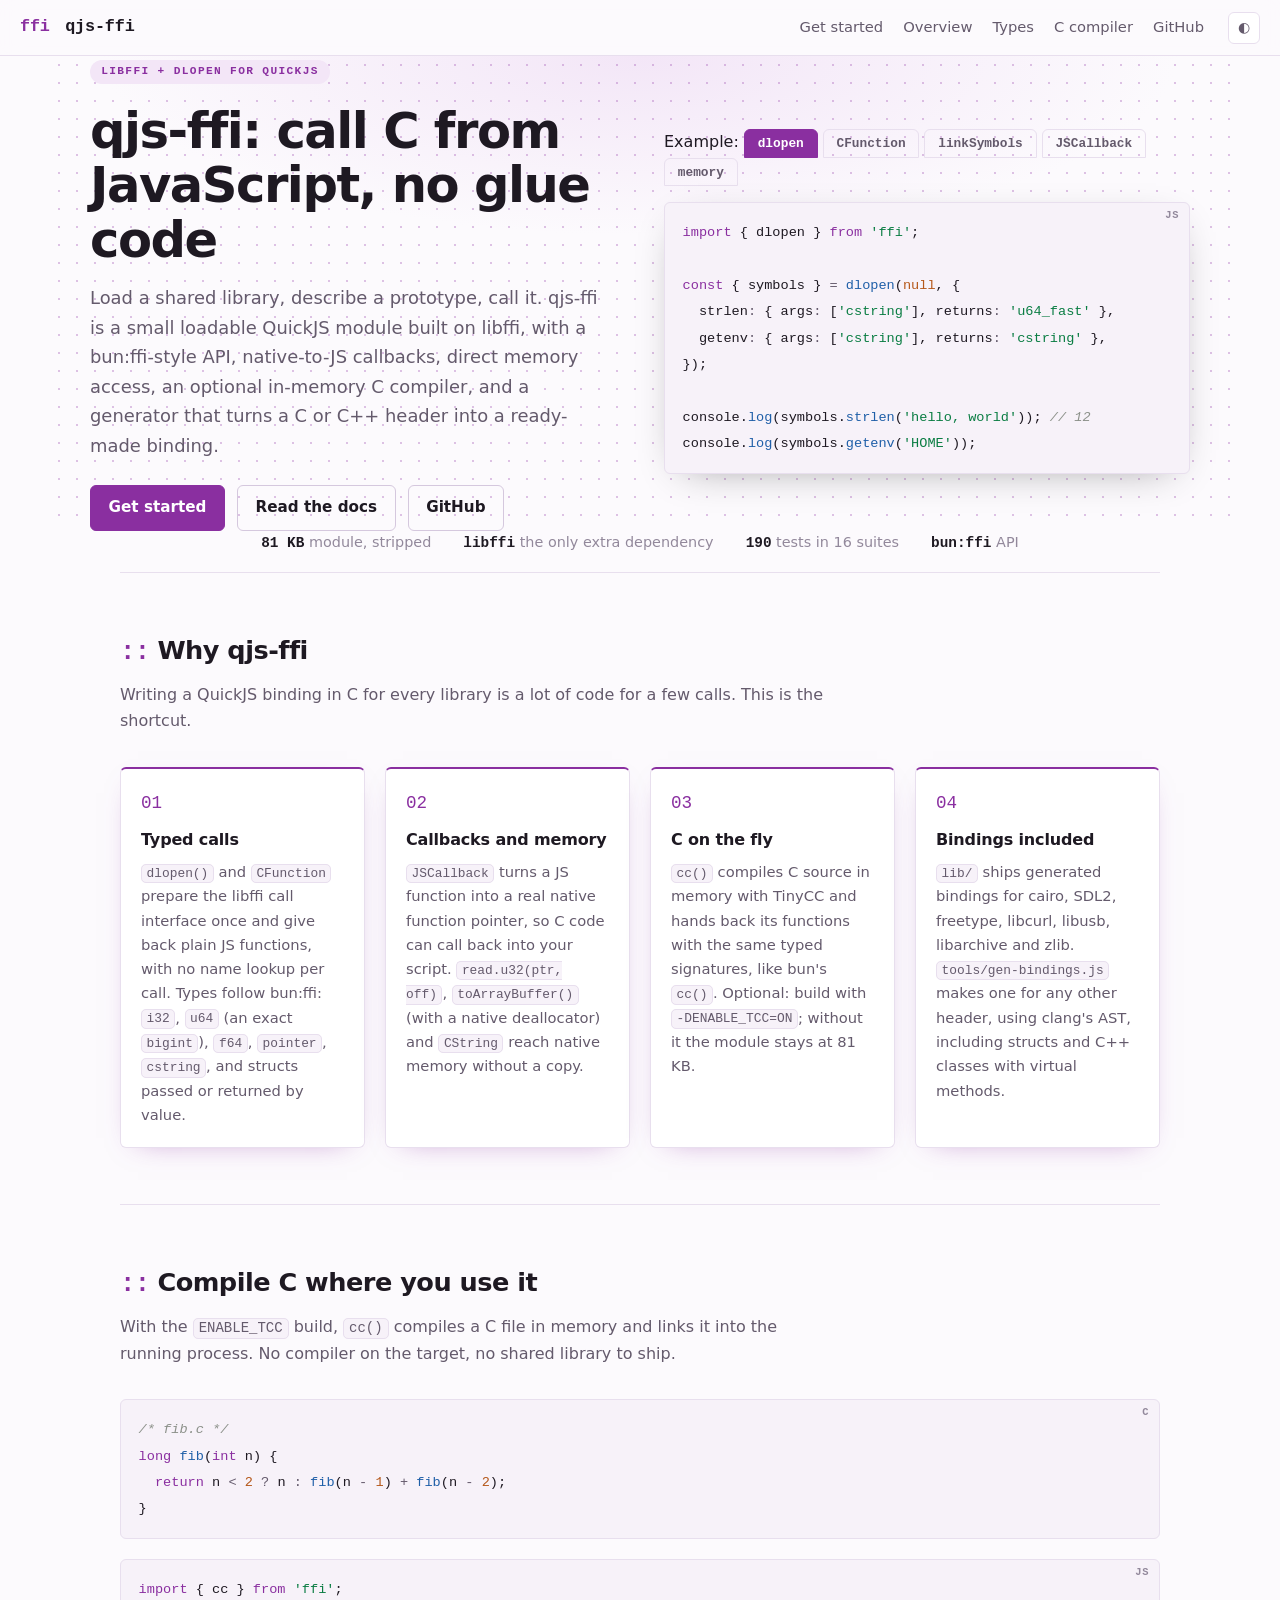
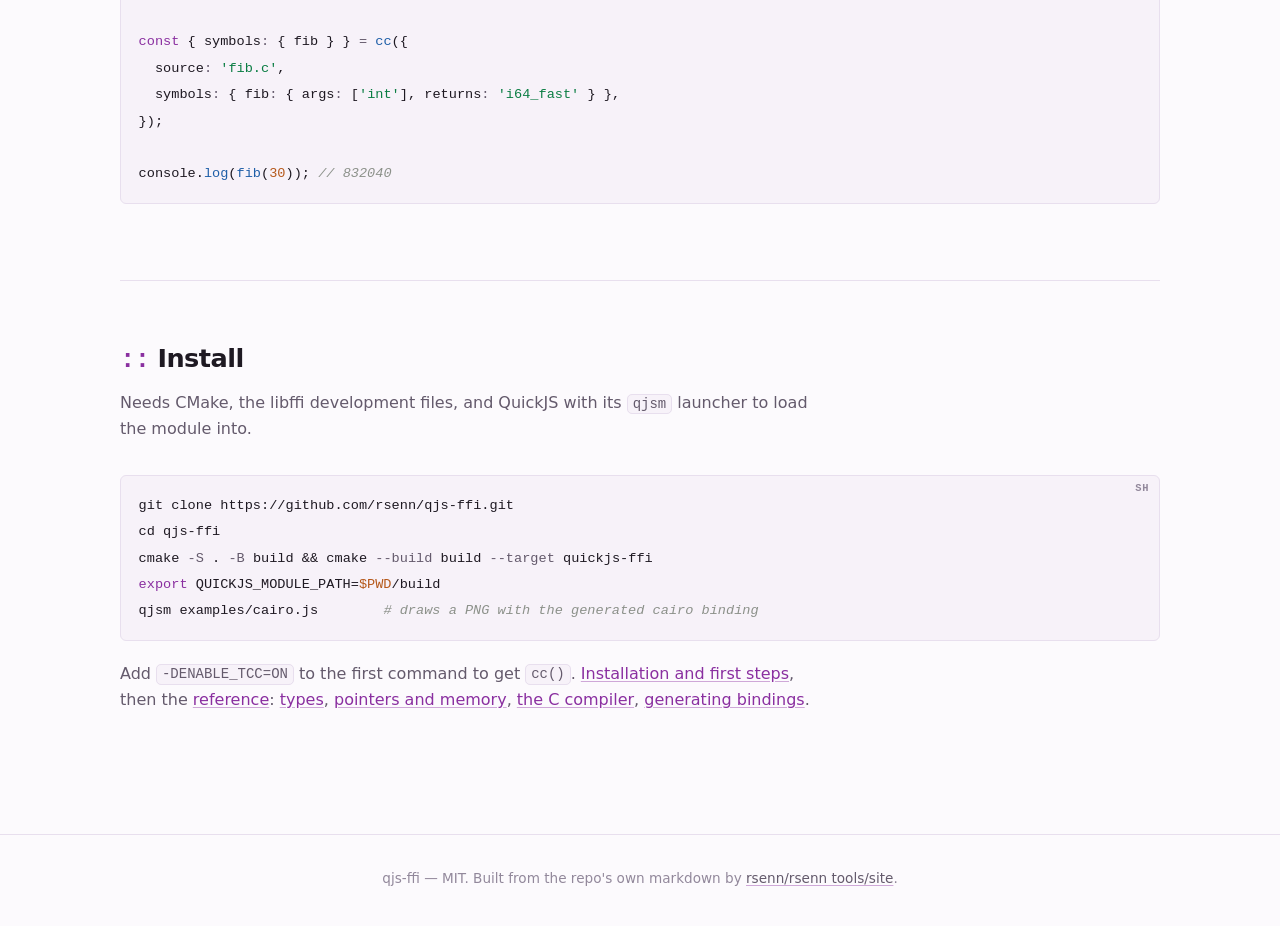
==== commit e2c1f156: "Sync qjs-ffi site Built from qjs-ffi@89789b2 (main) with rsenn/rsenn@46e913d+dirty." ====
--- a/index.html
+++ b/index.html
@@ -33,7 +33,17 @@
       <a class="btn" href="https://github.com/rsenn/qjs-ffi" target="_blank" rel="noopener">GitHub</a>
     </div>
   </div>
-  <div class="codeblock" data-lang="js"><pre><code class="language-js"><span class="t-kw">import</span> { <span class="t-id">dlopen</span> } <span class="t-kw">from</span> <span class="t-str">'ffi'</span>;
+  <div class="hero-example">
+    <p class="example-switch">Example:
+      <button class="tab-btn active" type="button" data-tab="dlopen">dlopen</button>
+      <button class="tab-btn" type="button" data-tab="cfunction">CFunction</button>
+      <button class="tab-btn" type="button" data-tab="link">linkSymbols</button>
+      <button class="tab-btn" type="button" data-tab="callback">JSCallback</button>
+      <button class="tab-btn" type="button" data-tab="memory">memory</button>
+    </p>
+
+    <div class="tab-pane active" data-tab="dlopen">
+      <div class="codeblock" data-lang="js"><pre><code class="language-js"><span class="t-kw">import</span> { <span class="t-id">dlopen</span> } <span class="t-kw">from</span> <span class="t-str">'ffi'</span>;
 
 <span class="t-kw">const</span> { <span class="t-id">symbols</span> } <span class="t-op">=</span> <span class="t-fn">dlopen</span>(<span class="t-atom">null</span>, {
   <span class="t-id">strlen</span><span class="t-op">:</span> { <span class="t-id">args</span><span class="t-op">:</span> [<span class="t-str">'cstring'</span>], <span class="t-id">returns</span><span class="t-op">:</span> <span class="t-str">'u64_fast'</span> },
@@ -42,7 +52,75 @@
 
 <span class="t-id">console</span>.<span class="t-fn">log</span>(<span class="t-id">symbols</span>.<span class="t-fn">strlen</span>(<span class="t-str">'hello, world'</span>)); <span class="t-cm">// 12</span>
 <span class="t-id">console</span>.<span class="t-fn">log</span>(<span class="t-id">symbols</span>.<span class="t-fn">getenv</span>(<span class="t-str">'HOME'</span>));</code></pre></div>
+    </div>
+
+    <div class="tab-pane" data-tab="cfunction">
+      <div class="codeblock" data-lang="js"><pre><code class="language-js"><span class="t-kw">import</span> { <span class="t-type">CFunction</span>, <span class="t-id">dlsym</span>, <span class="t-type">RTLD_DEFAULT</span> } <span class="t-kw">from</span> <span class="t-str">'ffi'</span>;
+
+<span class="t-kw">const</span> <span class="t-id">strdup</span> <span class="t-op">=</span> <span class="t-fn">CFunction</span>({
+  <span class="t-id">ptr</span><span class="t-op">:</span> <span class="t-fn">dlsym</span>(<span class="t-type">RTLD_DEFAULT</span>, <span class="t-str">'strdup'</span>),
+  <span class="t-id">args</span><span class="t-op">:</span> [<span class="t-str">'cstring'</span>],
+  <span class="t-id">returns</span><span class="t-op">:</span> <span class="t-str">'cstring'</span>,
+});
+
+<span class="t-id">console</span>.<span class="t-fn">log</span>(<span class="t-fn">strdup</span>(<span class="t-str">'hello'</span>)); <span class="t-cm">// hello</span></code></pre></div>
+    </div>
+
+    <div class="tab-pane" data-tab="link">
+      <div class="codeblock" data-lang="js"><pre><code class="language-js"><span class="t-kw">import</span> { <span class="t-id">linkSymbols</span>, <span class="t-id">dlsym</span>, <span class="t-type">RTLD_DEFAULT</span> } <span class="t-kw">from</span> <span class="t-str">'ffi'</span>;
+
+<span class="t-kw">const</span> { <span class="t-id">symbols</span> } <span class="t-op">=</span> <span class="t-fn">linkSymbols</span>({
+  <span class="t-id">abs</span><span class="t-op">:</span> { <span class="t-id">args</span><span class="t-op">:</span> [<span class="t-str">'i32'</span>], <span class="t-id">returns</span><span class="t-op">:</span> <span class="t-str">'i32'</span> }, <span class="t-cm">// found with dlsym(RTLD_DEFAULT, 'abs')</span>
+  <span class="t-id">labs</span><span class="t-op">:</span> { <span class="t-id">ptr</span><span class="t-op">:</span> <span class="t-fn">dlsym</span>(<span class="t-type">RTLD_DEFAULT</span>, <span class="t-str">'labs'</span>), <span class="t-id">args</span><span class="t-op">:</span> [<span class="t-str">'i64'</span>], <span class="t-id">returns</span><span class="t-op">:</span> <span class="t-str">'i64'</span> },
+});
+
+<span class="t-id">console</span>.<span class="t-fn">log</span>(<span class="t-id">symbols</span>.<span class="t-fn">abs</span>(<span class="t-op">-</span><span class="t-num">5</span>)); <span class="t-cm">// 5</span>
+<span class="t-id">console</span>.<span class="t-fn">log</span>(<span class="t-id">symbols</span>.<span class="t-fn">labs</span>(<span class="t-op">-</span><span class="t-num">9007199254740993n</span>)); <span class="t-cm">// 9007199254740993n</span></code></pre></div>
+    </div>
+
+    <div class="tab-pane" data-tab="callback">
+      <div class="codeblock" data-lang="js"><pre><code class="language-js"><span class="t-kw">import</span> { <span class="t-type">JSCallback</span>, <span class="t-type">CFunction</span>, <span class="t-id">dlsym</span>, <span class="t-id">read</span>, <span class="t-type">RTLD_DEFAULT</span> } <span class="t-kw">from</span> <span class="t-str">'ffi'</span>;
+
+<span class="t-kw">const</span> <span class="t-id">compare</span> <span class="t-op">=</span> <span class="t-kw">new</span> <span class="t-fn">JSCallback</span>((<span class="t-id">a</span>, <span class="t-id">b</span>) <span class="t-op">=&gt;</span> <span class="t-id">read</span>.<span class="t-fn">i32</span>(<span class="t-id">a</span>) <span class="t-op">-</span> <span class="t-id">read</span>.<span class="t-fn">i32</span>(<span class="t-id">b</span>), {
+  <span class="t-id">args</span><span class="t-op">:</span> [<span class="t-str">'pointer'</span>, <span class="t-str">'pointer'</span>],
+  <span class="t-id">returns</span><span class="t-op">:</span> <span class="t-str">'i32'</span>,
+});
+<span class="t-kw">const</span> <span class="t-id">qsort</span> <span class="t-op">=</span> <span class="t-fn">CFunction</span>({ <span class="t-id">ptr</span><span class="t-op">:</span> <span class="t-fn">dlsym</span>(<span class="t-type">RTLD_DEFAULT</span>, <span class="t-str">'qsort'</span>), <span class="t-id">args</span><span class="t-op">:</span> [<span class="t-str">'pointer'</span>, <span class="t-str">'u64'</span>, <span class="t-str">'u64'</span>, <span class="t-str">'pointer'</span>], <span class="t-id">returns</span><span class="t-op">:</span> <span class="t-str">'void'</span> });
+
+<span class="t-kw">const</span> <span class="t-id">numbers</span> <span class="t-op">=</span> <span class="t-kw">new</span> <span class="t-fn">Int32Array</span>([<span class="t-num">5</span>, <span class="t-num">3</span>, <span class="t-num">9</span>, <span class="t-num">1</span>]);
+<span class="t-fn">qsort</span>(<span class="t-id">numbers</span>, <span class="t-id">numbers</span>.<span class="t-prop">length</span>, <span class="t-num">4n</span>, <span class="t-id">compare</span>.<span class="t-prop">ptr</span>);
+<span class="t-id">console</span>.<span class="t-fn">log</span>(<span class="t-id">numbers</span>); <span class="t-cm">// 1, 3, 5, 9</span></code></pre></div>
+    </div>
+
+    <div class="tab-pane" data-tab="memory">
+      <div class="codeblock" data-lang="js"><pre><code class="language-js"><span class="t-kw">import</span> { <span class="t-id">ptr</span>, <span class="t-id">read</span>, <span class="t-id">toArrayBuffer</span> } <span class="t-kw">from</span> <span class="t-str">'ffi'</span>;
+
+<span class="t-kw">const</span> <span class="t-id">bytes</span> <span class="t-op">=</span> <span class="t-kw">new</span> <span class="t-fn">Uint8Array</span>([<span class="t-num">1</span>, <span class="t-num">2</span>, <span class="t-num">3</span>, <span class="t-num">4</span>, <span class="t-num">5</span>, <span class="t-num">6</span>, <span class="t-num">7</span>, <span class="t-num">8</span>]);
+<span class="t-kw">const</span> <span class="t-id">p</span> <span class="t-op">=</span> <span class="t-fn">ptr</span>(<span class="t-id">bytes</span>);
+
+<span class="t-id">console</span>.<span class="t-fn">log</span>(<span class="t-id">read</span>.<span class="t-fn">u8</span>(<span class="t-id">p</span>, <span class="t-num">2</span>)); <span class="t-cm">// 3</span>
+<span class="t-id">console</span>.<span class="t-fn">log</span>(<span class="t-id">read</span>.<span class="t-fn">u32</span>(<span class="t-id">p</span>, <span class="t-num">4</span>)); <span class="t-cm">// 134678021 (0x08070605)</span>
+
+<span class="t-kw">const</span> <span class="t-id">view</span> <span class="t-op">=</span> <span class="t-kw">new</span> <span class="t-fn">Uint8Array</span>(<span class="t-fn">toArrayBuffer</span>(<span class="t-id">p</span>, <span class="t-num">2</span>, <span class="t-num">3</span>)); <span class="t-cm">// the same memory</span>
+<span class="t-id">bytes</span>[<span class="t-num">3</span>] <span class="t-op">=</span> <span class="t-num">99</span>;
+<span class="t-id">console</span>.<span class="t-fn">log</span>(<span class="t-id">view</span>); <span class="t-cm">// 3, 99, 5</span></code></pre></div>
+    </div>
+  </div>
 </section>
+
+<script>
+document.querySelectorAll('.hero-example').forEach(function (box) {
+  var btns = box.querySelectorAll('.tab-btn');
+  var panes = box.querySelectorAll('.tab-pane');
+  btns.forEach(function (btn) {
+    btn.addEventListener('click', function () {
+      var tab = btn.dataset.tab;
+      btns.forEach(function (b) { b.classList.toggle('active', b === btn); });
+      panes.forEach(function (p) { p.classList.toggle('active', p.dataset.tab === tab); });
+    });
+  });
+});
+</script>
 
 <main>
   <ul class="badges">
@@ -61,22 +139,6 @@
       <article class="card"><span class="ico">03</span><h3>C on the fly</h3><p><code>cc()</code> compiles C source in memory with TinyCC and hands back its functions with the same typed signatures, like bun's <code>cc()</code>. Optional: build with <code>-DENABLE_TCC=ON</code>; without it the module stays at 81 KB.</p></article>
       <article class="card"><span class="ico">04</span><h3>Bindings included</h3><p><code>lib/</code> ships generated bindings for cairo, SDL2, freetype, libcurl, libusb, libarchive and zlib. <code>tools/gen-bindings.js</code> makes one for any other header, using clang's AST, including structs and C++ classes with virtual methods.</p></article>
     </div>
-  </section>
-
-  <section class="section">
-    <h2>Callbacks: sorting with libc</h2>
-    <p class="sub">Hand a JavaScript comparison function to <code>qsort()</code>. The two arguments are real pointers into the array; <code>read.i32</code> dereferences them.</p>
-    <div class="codeblock" data-lang="js"><pre><code class="language-js"><span class="t-kw">import</span> { <span class="t-type">JSCallback</span>, <span class="t-type">CFunction</span>, <span class="t-id">dlsym</span>, <span class="t-id">read</span>, <span class="t-type">RTLD_DEFAULT</span> } <span class="t-kw">from</span> <span class="t-str">'ffi'</span>;
-
-<span class="t-kw">const</span> <span class="t-id">compare</span> <span class="t-op">=</span> <span class="t-kw">new</span> <span class="t-fn">JSCallback</span>((<span class="t-id">a</span>, <span class="t-id">b</span>) <span class="t-op">=&gt;</span> <span class="t-id">read</span>.<span class="t-fn">i32</span>(<span class="t-id">a</span>) <span class="t-op">-</span> <span class="t-id">read</span>.<span class="t-fn">i32</span>(<span class="t-id">b</span>), {
-  <span class="t-id">args</span><span class="t-op">:</span> [<span class="t-str">'pointer'</span>, <span class="t-str">'pointer'</span>],
-  <span class="t-id">returns</span><span class="t-op">:</span> <span class="t-str">'i32'</span>,
-});
-<span class="t-kw">const</span> <span class="t-id">qsort</span> <span class="t-op">=</span> <span class="t-fn">CFunction</span>({ <span class="t-id">ptr</span><span class="t-op">:</span> <span class="t-fn">dlsym</span>(<span class="t-type">RTLD_DEFAULT</span>, <span class="t-str">'qsort'</span>), <span class="t-id">args</span><span class="t-op">:</span> [<span class="t-str">'pointer'</span>, <span class="t-str">'u64'</span>, <span class="t-str">'u64'</span>, <span class="t-str">'pointer'</span>], <span class="t-id">returns</span><span class="t-op">:</span> <span class="t-str">'void'</span> });
-
-<span class="t-kw">const</span> <span class="t-id">numbers</span> <span class="t-op">=</span> <span class="t-kw">new</span> <span class="t-fn">Int32Array</span>([<span class="t-num">5</span>, <span class="t-num">3</span>, <span class="t-num">9</span>, <span class="t-num">1</span>]);
-<span class="t-fn">qsort</span>(<span class="t-id">numbers</span>, <span class="t-id">numbers</span>.<span class="t-prop">length</span>, <span class="t-num">4n</span>, <span class="t-id">compare</span>.<span class="t-prop">ptr</span>);
-<span class="t-id">console</span>.<span class="t-fn">log</span>(<span class="t-id">numbers</span>); <span class="t-cm">// 1, 3, 5, 9</span></code></pre></div>
   </section>
 
   <section class="section">
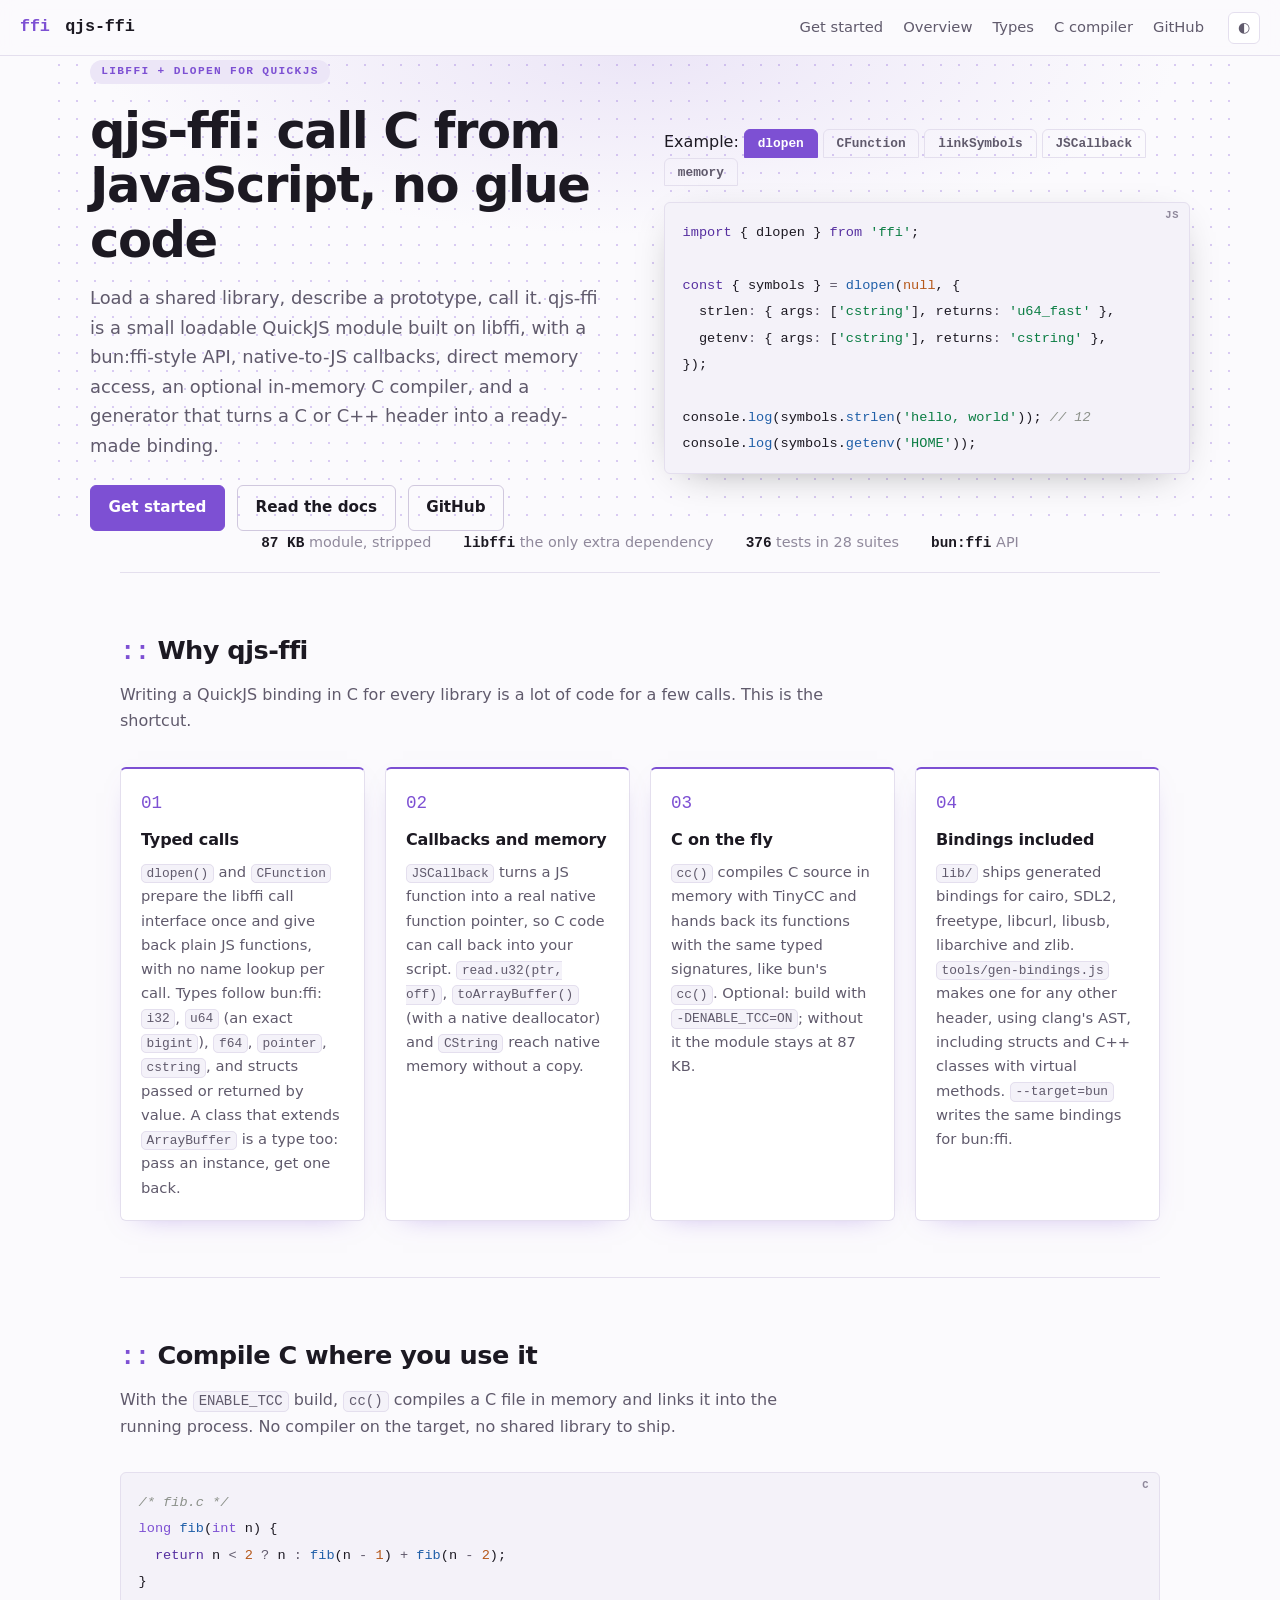
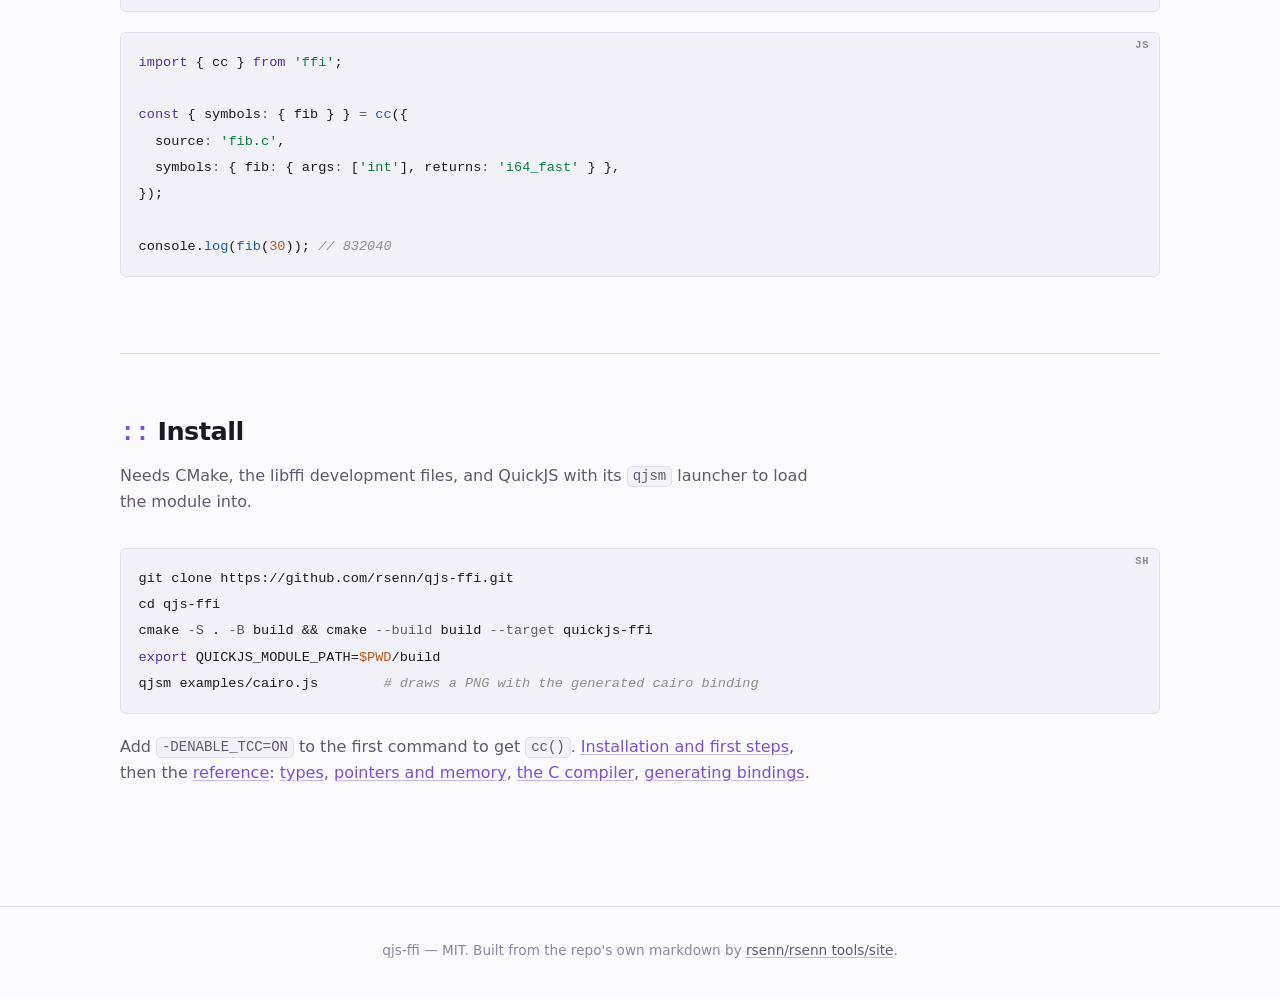
==== commit ecd9cde3: "Sync qjs-ffi site Built from qjs-ffi@40ac8cc+dirty (main) with rsenn/rsenn@d0ad9dd+dirty." ====
--- a/index.html
+++ b/index.html
@@ -4,7 +4,7 @@
 <meta charset="utf-8">
 <meta name="viewport" content="width=device-width, initial-scale=1">
 <title>qjs-ffi — Call any C library from QuickJS</title>
-<meta name="description" content="qjs-ffi — Call any C library from QuickJS. libffi and dlopen as a loadable QuickJS module: define C prototypes, call functions, pass callbacks, plus ready-made bindings for cairo, SDL2, freetype, libcurl and more.">
+<meta name="description" content="qjs-ffi — Call any C library from QuickJS. libffi and dlopen as a loadable QuickJS module: define C prototypes, call functions, pass callbacks, use ArrayBuffer classes as struct types, plus ready-made bindings for cairo, SDL2, freetype, libcurl and more.">
 <link rel="stylesheet" href="assets/base.css">
 <link rel="stylesheet" href="assets/theme.css">
 <link rel="icon" href="assets/favicon.svg" type="image/svg+xml">
@@ -124,9 +124,9 @@
 
 <main>
   <ul class="badges">
-    <li><b>81 KB</b> module, stripped</li>
+    <li><b>87 KB</b> module, stripped</li>
     <li><b>libffi</b> the only extra dependency</li>
-    <li><b>190</b> tests in 16 suites</li>
+    <li><b>376</b> tests in 28 suites</li>
     <li><b>bun:ffi</b> API</li>
   </ul>
 
@@ -134,10 +134,10 @@
     <h2>Why qjs-ffi</h2>
     <p class="sub">Writing a QuickJS binding in C for every library is a lot of code for a few calls. This is the shortcut.</p>
     <div class="grid">
-      <article class="card"><span class="ico">01</span><h3>Typed calls</h3><p><code>dlopen()</code> and <code>CFunction</code> prepare the libffi call interface once and give back plain JS functions, with no name lookup per call. Types follow bun:ffi: <code>i32</code>, <code>u64</code> (an exact <code>bigint</code>), <code>f64</code>, <code>pointer</code>, <code>cstring</code>, and structs passed or returned by value.</p></article>
+      <article class="card"><span class="ico">01</span><h3>Typed calls</h3><p><code>dlopen()</code> and <code>CFunction</code> prepare the libffi call interface once and give back plain JS functions, with no name lookup per call. Types follow bun:ffi: <code>i32</code>, <code>u64</code> (an exact <code>bigint</code>), <code>f64</code>, <code>pointer</code>, <code>cstring</code>, and structs passed or returned by value. A class that extends <code>ArrayBuffer</code> is a type too: pass an instance, get one back.</p></article>
       <article class="card"><span class="ico">02</span><h3>Callbacks and memory</h3><p><code>JSCallback</code> turns a JS function into a real native function pointer, so C code can call back into your script. <code>read.u32(ptr, off)</code>, <code>toArrayBuffer()</code> (with a native deallocator) and <code>CString</code> reach native memory without a copy.</p></article>
-      <article class="card"><span class="ico">03</span><h3>C on the fly</h3><p><code>cc()</code> compiles C source in memory with TinyCC and hands back its functions with the same typed signatures, like bun's <code>cc()</code>. Optional: build with <code>-DENABLE_TCC=ON</code>; without it the module stays at 81 KB.</p></article>
-      <article class="card"><span class="ico">04</span><h3>Bindings included</h3><p><code>lib/</code> ships generated bindings for cairo, SDL2, freetype, libcurl, libusb, libarchive and zlib. <code>tools/gen-bindings.js</code> makes one for any other header, using clang's AST, including structs and C++ classes with virtual methods.</p></article>
+      <article class="card"><span class="ico">03</span><h3>C on the fly</h3><p><code>cc()</code> compiles C source in memory with TinyCC and hands back its functions with the same typed signatures, like bun's <code>cc()</code>. Optional: build with <code>-DENABLE_TCC=ON</code>; without it the module stays at 87 KB.</p></article>
+      <article class="card"><span class="ico">04</span><h3>Bindings included</h3><p><code>lib/</code> ships generated bindings for cairo, SDL2, freetype, libcurl, libusb, libarchive and zlib. <code>tools/gen-bindings.js</code> makes one for any other header, using clang's AST, including structs and C++ classes with virtual methods. <code>--target=bun</code> writes the same bindings for bun:ffi.</p></article>
     </div>
   </section>
 
--- a/assets/base.css
+++ b/assets/base.css
@@ -16,19 +16,19 @@
 :root {
   color-scheme: light dark;
 
-  --bg:          light-dark(#fbfbfa, #14161a);
-  --bg-raised:   light-dark(#ffffff, #1a1d22);
-  --bg-sunken:   light-dark(#f2f2f0, #101216);
-  --bg-code:     light-dark(#f6f6f4, #1a1d22);
-  --fg:          light-dark(#1b1c1a, #e6e8e3);
-  --fg-muted:    light-dark(#5e625c, #9aa0a6);
-  --fg-faint:    light-dark(#8c918a, #6d747b);
-  --line:        light-dark(#e2e3df, #272b31);
-  --line-strong: light-dark(#cdcfc9, #3a3f47);
-
-  --accent:      light-dark(#0b7c72, #3fd0bd);
+  --bg:          light-dark(#fbfafb, #19141a);
+  --bg-raised:   light-dark(#ffffff, #201a22);
+  --bg-sunken:   light-dark(#f2f0f2, #151016);
+  --bg-code:     light-dark(#f6f4f6, #201a22);
+  --fg:          light-dark(#1c1a1c, #e7e3e8);
+  --fg-muted:    light-dark(#615c62, #a39aa6);
+  --fg-faint:    light-dark(#8f8a91, #786d7b);
+  --line:        light-dark(#e2dfe3, #2f2731);
+  --line-strong: light-dark(#cec9cf, #443a47);
+
+  --accent:      light-dark(#a732c8, #e4b6f1);
   --accent-fg:   light-dark(#ffffff, #0d1114);
-  --accent-soft: light-dark(#e2f2f0, #17302f);
+  --accent-soft: light-dark(#eee2f2, #2a1730);
 
   /* syntax colours: t-kw t-str t-num t-cm t-fn t-type t-atom t-op t-var t-pre */
   --t-kw:   light-dark(#8a3ba8, #c792ea);
--- a/assets/theme.css
+++ b/assets/theme.css
@@ -1,20 +1,20 @@
 /* qjs-ffi — a bridge between two worlds. Purple-magenta on plum ink,
    C's "::" scope operator before headings, a dot grid like a memory dump. */
 :root {
-  --bg:          light-dark(#fcfafd, #17111b);
-  --bg-raised:   light-dark(#ffffff, #201826);
-  --bg-sunken:   light-dark(#f4eff7, #120d16);
-  --bg-code:     light-dark(#f7f2f9, #201826);
-  --fg:          light-dark(#1e1922, #ece6f0);
-  --fg-muted:    light-dark(#645a6c, #aa9fb5);
-  --fg-faint:    light-dark(#92889b, #7a6e87);
-  --line:        light-dark(#e8dfee, #2f2338);
-  --line-strong: light-dark(#d5c8de, #45345a);
-  --accent:      light-dark(#8a2fa0, #d08de0);
-  --accent-fg:   light-dark(#ffffff, #17111b);
-  --accent-soft: light-dark(#f3e6f7, #2d1834);
+  --bg:          light-dark(#fbfafd, #14111b);
+  --bg-raised:   light-dark(#ffffff, #1d1826);
+  --bg-sunken:   light-dark(#f2eff7, #100d16);
+  --bg-code:     light-dark(#f4f2f9, #1d1826);
+  --fg:          light-dark(#1c1922, #e9e6f0);
+  --fg-muted:    light-dark(#605a6c, #a79fb5);
+  --fg-faint:    light-dark(#8f889b, #776e87);
+  --line:        light-dark(#e4dfee, #2a2338);
+  --line-strong: light-dark(#d0c8de, #41345a);
+  --accent:      light-dark(#7d50d3, #b19cd9);
+  --accent-fg:   light-dark(#ffffff, #14111b);
+  --accent-soft: light-dark(#ece6f7, #221834);
 
-  --t-kw:  light-dark(#8a2fa0, #d9a3e8);
+  --t-kw:  light-dark(#562fa0, #bba3e8);
   --t-fn:  light-dark(#1f5fa8, #82b4f0);
 
   --radius: 6px;
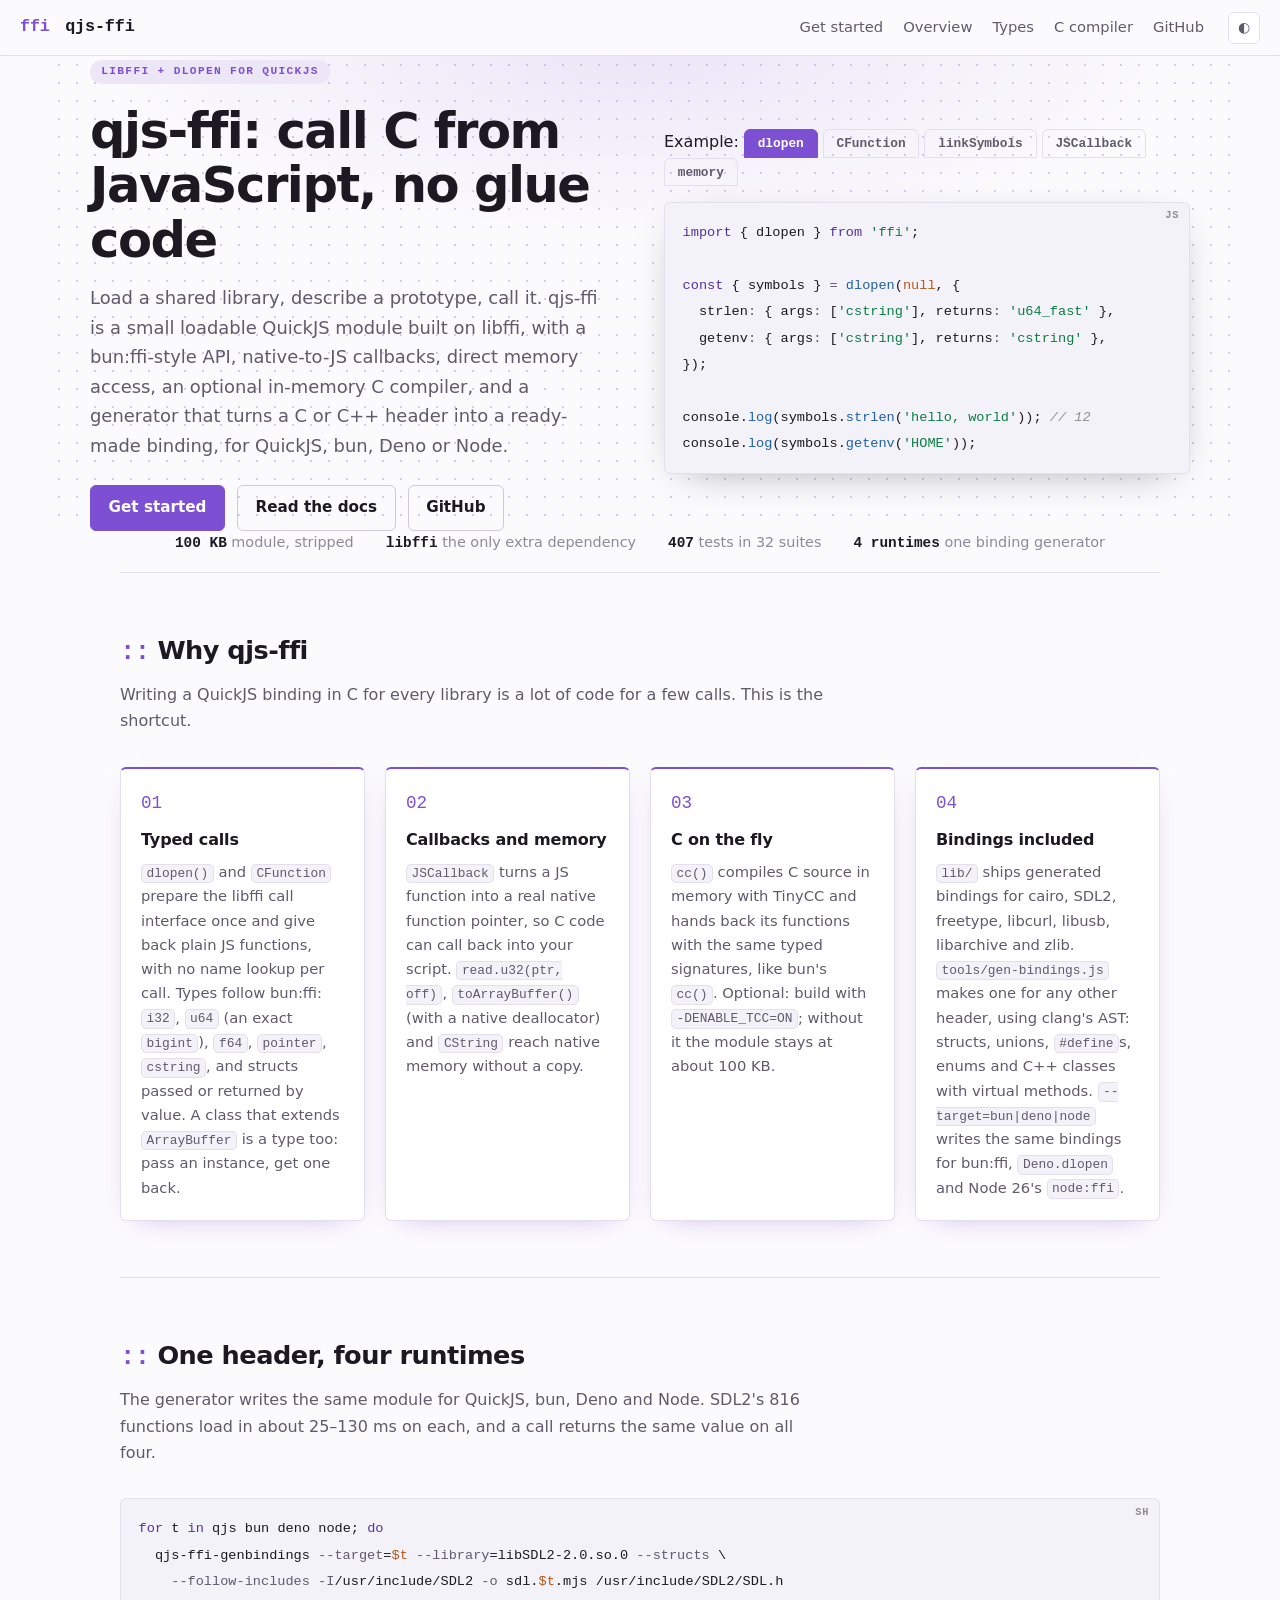
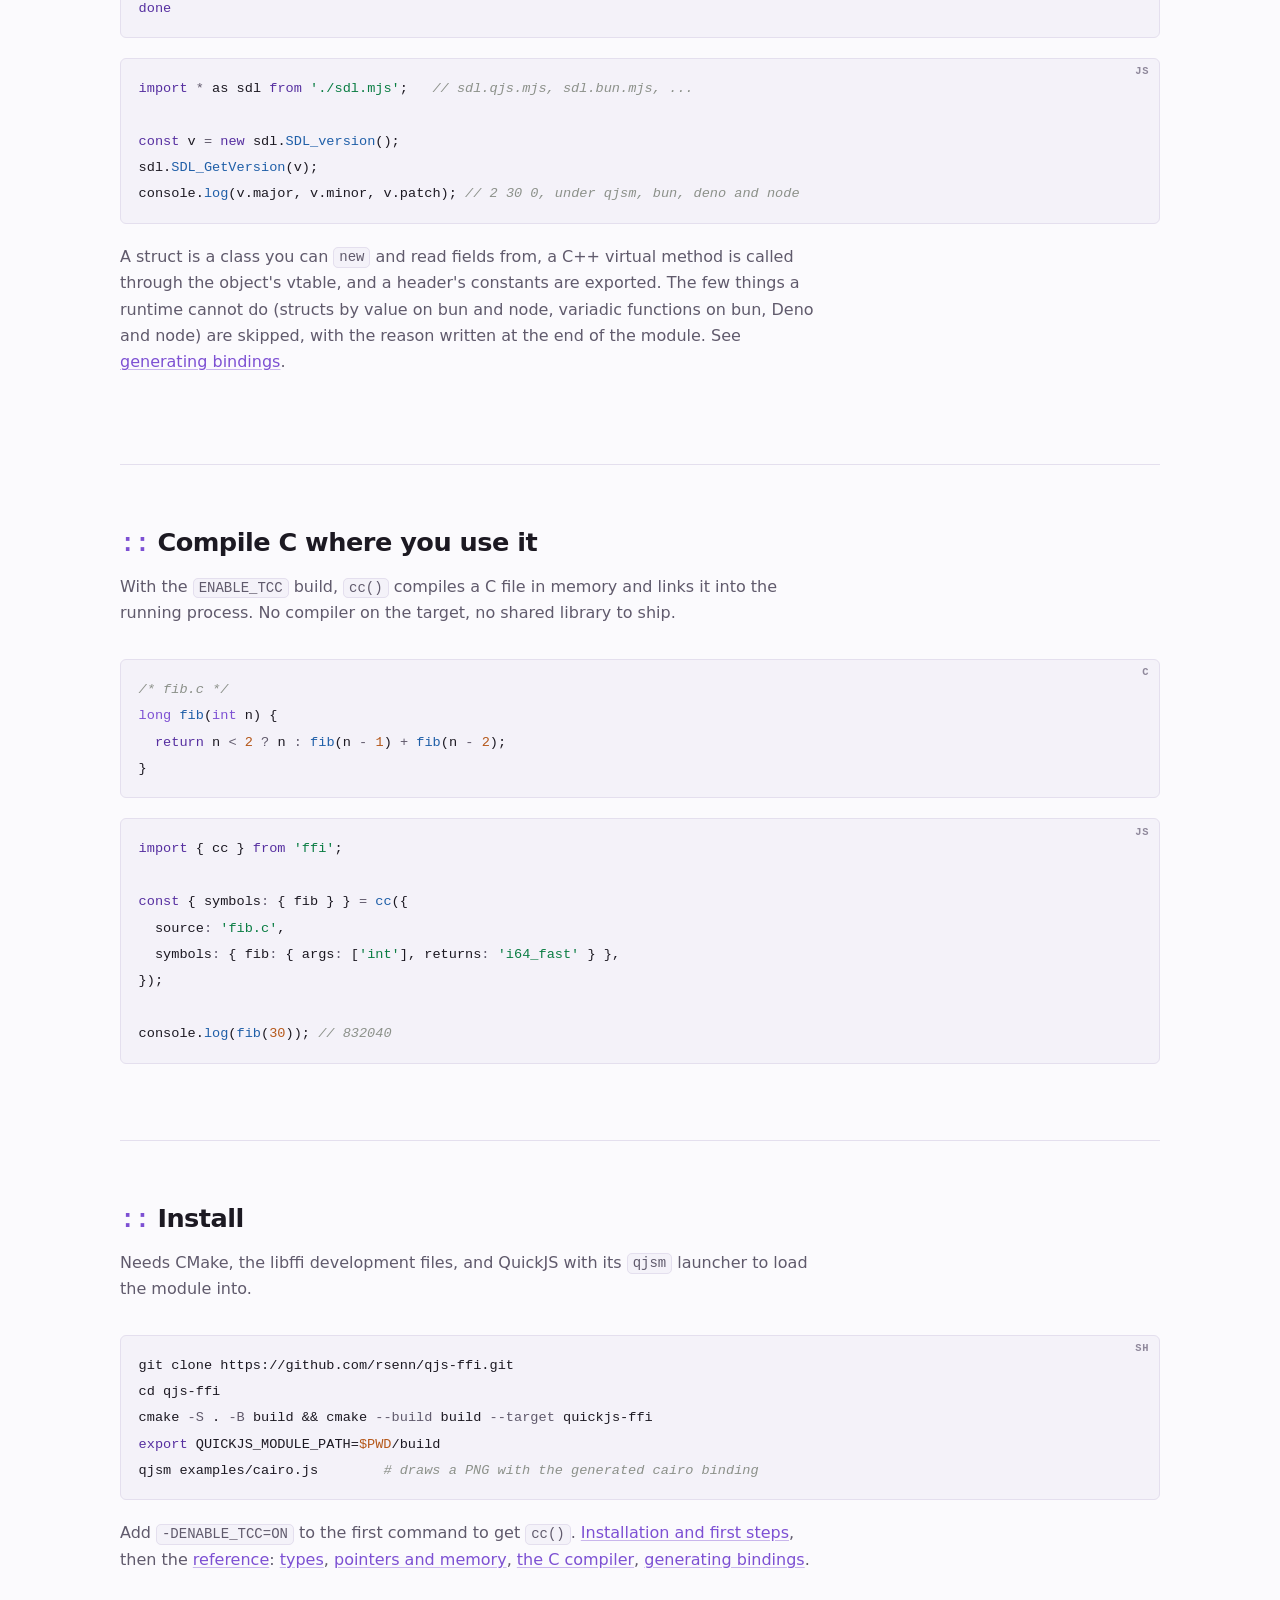
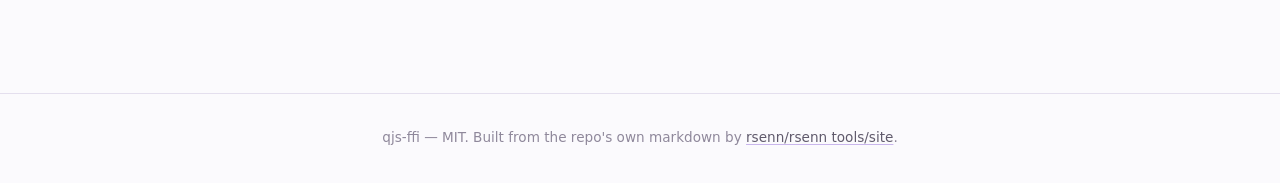
==== commit dab8a2eb: "Sync qjs-ffi site Built from qjs-ffi@689cf83 (main) with rsenn/rsenn@143334e." ====
--- a/index.html
+++ b/index.html
@@ -26,7 +26,7 @@
   <div>
     <span class="eyebrow">libffi + dlopen for QuickJS</span>
     <h1>qjs-ffi: call C from JavaScript, no glue code</h1>
-    <p class="lede">Load a shared library, describe a prototype, call it. qjs-ffi is a small loadable QuickJS module built on libffi, with a bun:ffi-style API, native-to-JS callbacks, direct memory access, an optional in-memory C compiler, and a generator that turns a C or C++ header into a ready-made binding.</p>
+    <p class="lede">Load a shared library, describe a prototype, call it. qjs-ffi is a small loadable QuickJS module built on libffi, with a bun:ffi-style API, native-to-JS callbacks, direct memory access, an optional in-memory C compiler, and a generator that turns a C or C++ header into a ready-made binding, for QuickJS, bun, Deno or Node.</p>
     <div class="cta">
       <a class="btn primary" href="getting-started.html">Get started</a>
       <a class="btn" href="docs/ffi.html">Read the docs</a>
@@ -124,10 +124,10 @@
 
 <main>
   <ul class="badges">
-    <li><b>87 KB</b> module, stripped</li>
+    <li><b>100 KB</b> module, stripped</li>
     <li><b>libffi</b> the only extra dependency</li>
-    <li><b>376</b> tests in 28 suites</li>
-    <li><b>bun:ffi</b> API</li>
+    <li><b>407</b> tests in 32 suites</li>
+    <li><b>4 runtimes</b> one binding generator</li>
   </ul>
 
   <section class="section">
@@ -136,9 +136,24 @@
     <div class="grid">
       <article class="card"><span class="ico">01</span><h3>Typed calls</h3><p><code>dlopen()</code> and <code>CFunction</code> prepare the libffi call interface once and give back plain JS functions, with no name lookup per call. Types follow bun:ffi: <code>i32</code>, <code>u64</code> (an exact <code>bigint</code>), <code>f64</code>, <code>pointer</code>, <code>cstring</code>, and structs passed or returned by value. A class that extends <code>ArrayBuffer</code> is a type too: pass an instance, get one back.</p></article>
       <article class="card"><span class="ico">02</span><h3>Callbacks and memory</h3><p><code>JSCallback</code> turns a JS function into a real native function pointer, so C code can call back into your script. <code>read.u32(ptr, off)</code>, <code>toArrayBuffer()</code> (with a native deallocator) and <code>CString</code> reach native memory without a copy.</p></article>
-      <article class="card"><span class="ico">03</span><h3>C on the fly</h3><p><code>cc()</code> compiles C source in memory with TinyCC and hands back its functions with the same typed signatures, like bun's <code>cc()</code>. Optional: build with <code>-DENABLE_TCC=ON</code>; without it the module stays at 87 KB.</p></article>
-      <article class="card"><span class="ico">04</span><h3>Bindings included</h3><p><code>lib/</code> ships generated bindings for cairo, SDL2, freetype, libcurl, libusb, libarchive and zlib. <code>tools/gen-bindings.js</code> makes one for any other header, using clang's AST, including structs and C++ classes with virtual methods. <code>--target=bun</code> writes the same bindings for bun:ffi.</p></article>
-    </div>
+      <article class="card"><span class="ico">03</span><h3>C on the fly</h3><p><code>cc()</code> compiles C source in memory with TinyCC and hands back its functions with the same typed signatures, like bun's <code>cc()</code>. Optional: build with <code>-DENABLE_TCC=ON</code>; without it the module stays at about 100 KB.</p></article>
+      <article class="card"><span class="ico">04</span><h3>Bindings included</h3><p><code>lib/</code> ships generated bindings for cairo, SDL2, freetype, libcurl, libusb, libarchive and zlib. <code>tools/gen-bindings.js</code> makes one for any other header, using clang's AST: structs, unions, <code>#define</code>s, enums and C++ classes with virtual methods. <code>--target=bun|deno|node</code> writes the same bindings for bun:ffi, <code>Deno.dlopen</code> and Node 26's <code>node:ffi</code>.</p></article>
+    </div>
+  </section>
+
+  <section class="section">
+    <h2>One header, four runtimes</h2>
+    <p class="sub">The generator writes the same module for QuickJS, bun, Deno and Node. SDL2's 816 functions load in about 25&ndash;130&nbsp;ms on each, and a call returns the same value on all four.</p>
+    <div class="codeblock" data-lang="sh"><pre><code class="language-sh"><span class="t-kw">for</span> <span class="t-id">t</span> <span class="t-kw">in</span> <span class="t-id">qjs</span> <span class="t-id">bun</span> <span class="t-id">deno</span> <span class="t-id">node</span>; <span class="t-kw">do</span>
+  <span class="t-id">qjs-ffi-genbindings</span> <span class="t-op">--target</span>=<span class="t-var">$t</span> <span class="t-op">--library</span>=<span class="t-id">libSDL2-2.0.so.0</span> <span class="t-op">--structs</span> \
+    <span class="t-op">--follow-includes</span> <span class="t-op">-I</span>/<span class="t-id">usr</span>/<span class="t-id">include</span>/<span class="t-id">SDL2</span> <span class="t-op">-o</span> <span class="t-id">sdl</span>.<span class="t-var">$t</span>.<span class="t-id">mjs</span> /<span class="t-id">usr</span>/<span class="t-id">include</span>/<span class="t-id">SDL2</span>/<span class="t-id">SDL.h</span>
+<span class="t-kw">done</span></code></pre></div>
+    <div class="codeblock" data-lang="js"><pre><code class="language-js"><span class="t-kw">import</span> <span class="t-op">*</span> <span class="t-id">as</span> <span class="t-id">sdl</span> <span class="t-kw">from</span> <span class="t-str">'./sdl.mjs'</span>;   <span class="t-cm">// sdl.qjs.mjs, sdl.bun.mjs, ...</span>
+
+<span class="t-kw">const</span> <span class="t-id">v</span> <span class="t-op">=</span> <span class="t-kw">new</span> <span class="t-id">sdl</span>.<span class="t-fn">SDL_version</span>();
+<span class="t-id">sdl</span>.<span class="t-fn">SDL_GetVersion</span>(<span class="t-id">v</span>);
+<span class="t-id">console</span>.<span class="t-fn">log</span>(<span class="t-id">v</span>.<span class="t-prop">major</span>, <span class="t-id">v</span>.<span class="t-prop">minor</span>, <span class="t-id">v</span>.<span class="t-prop">patch</span>); <span class="t-cm">// 2 30 0, under qjsm, bun, deno and node</span></code></pre></div>
+    <p class="sub">A struct is a class you can <code>new</code> and read fields from, a C++ virtual method is called through the object's vtable, and a header's constants are exported. The few things a runtime cannot do (structs by value on bun and node, variadic functions on bun, Deno and node) are skipped, with the reason written at the end of the module. See <a href="docs/gen-bindings.html">generating bindings</a>.</p>
   </section>
 
   <section class="section">
